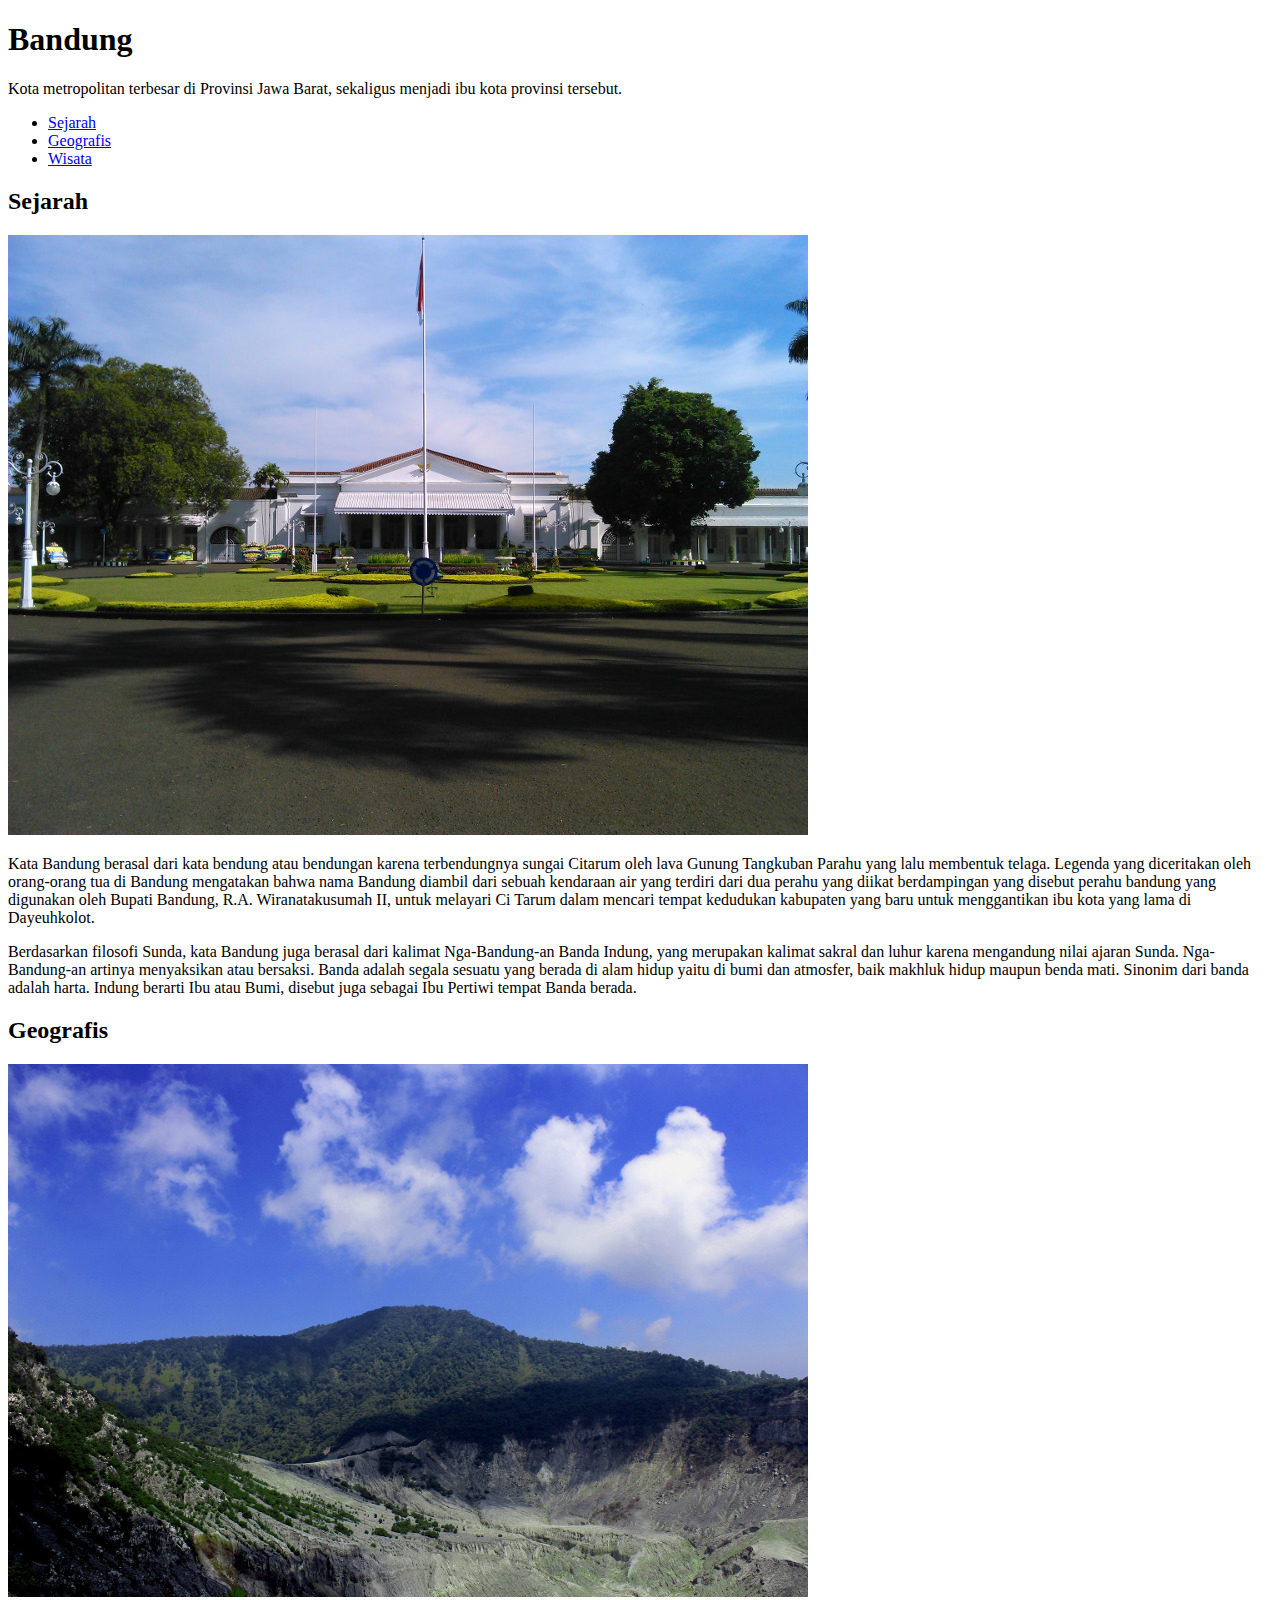
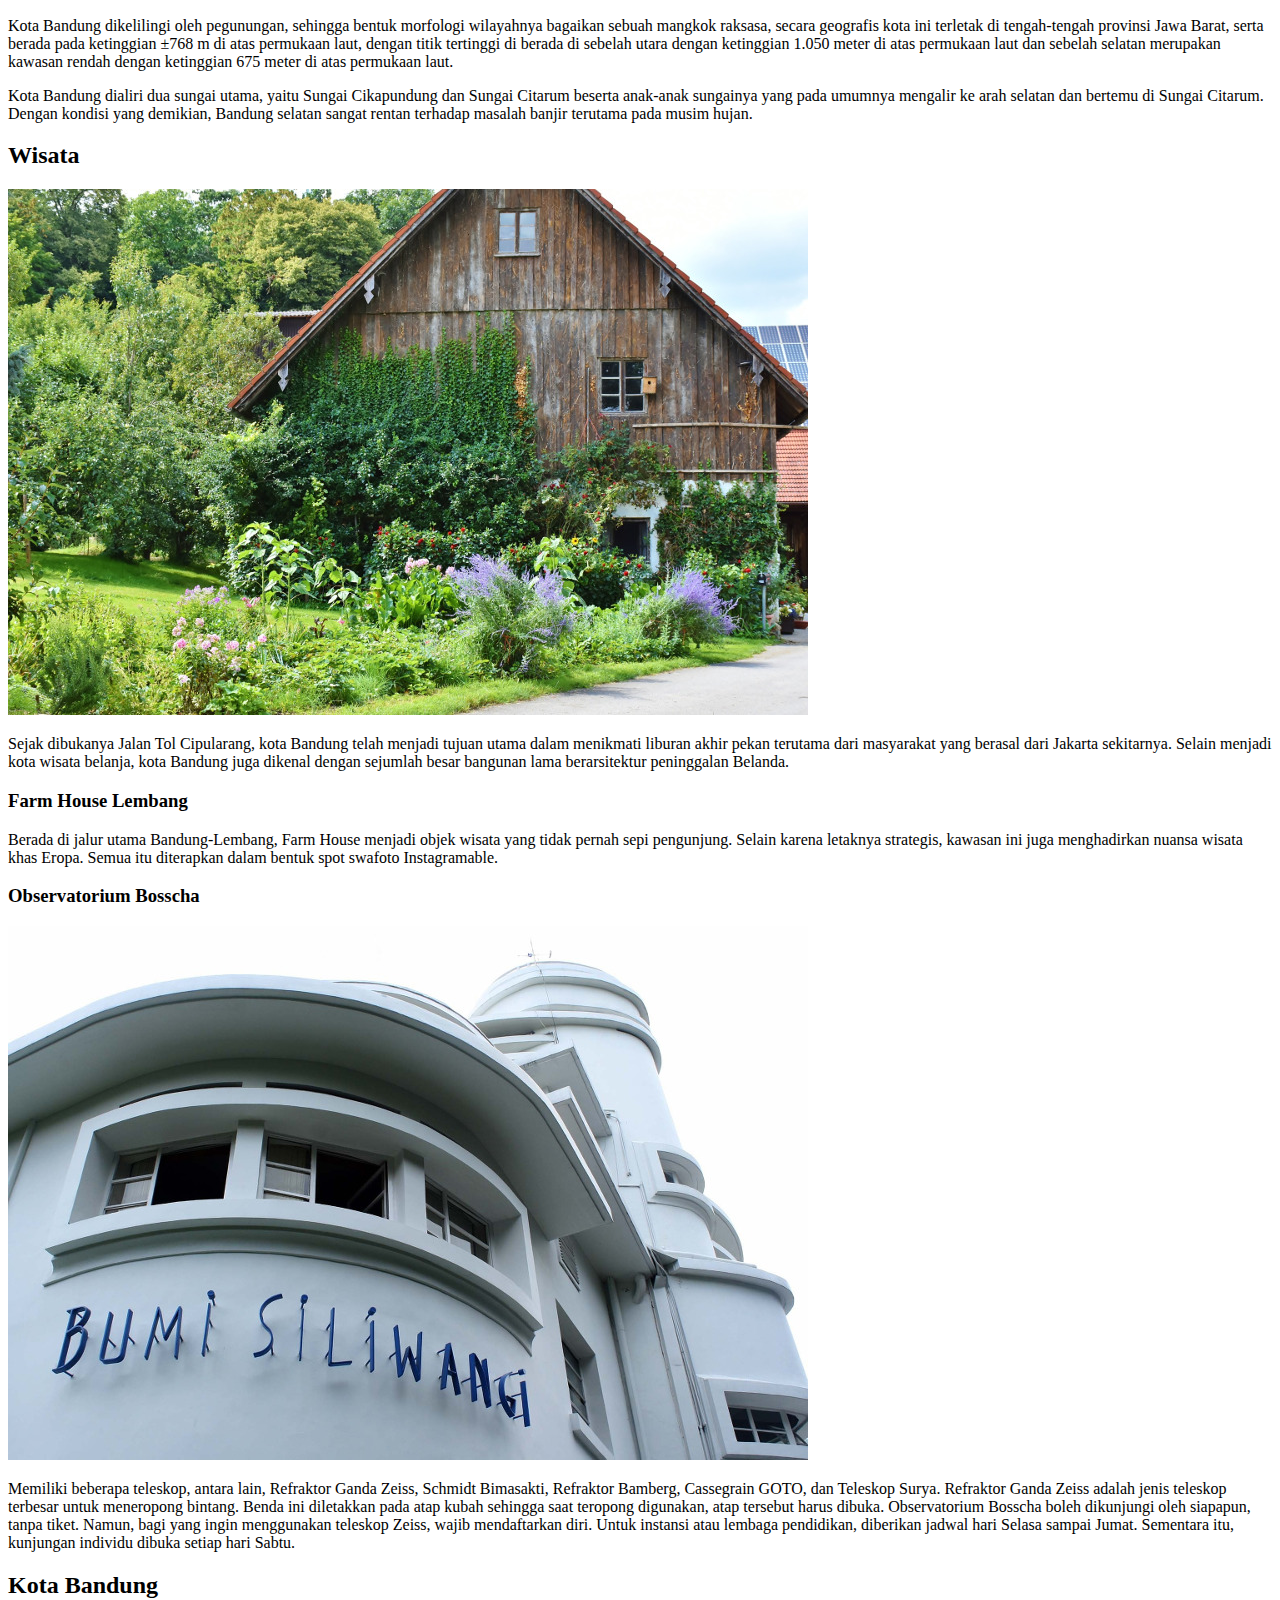
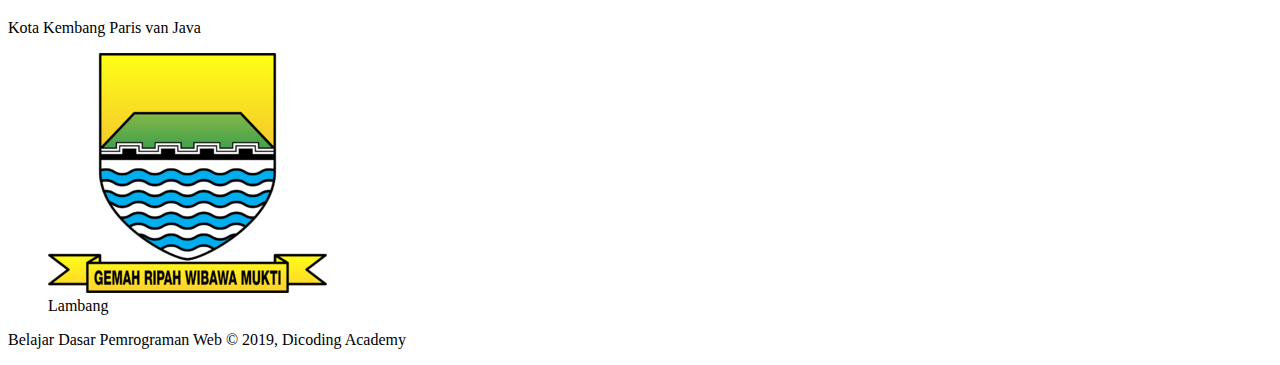
==== index.html @ 777299a0 "aside" ====
<!DOCTYPE html>
<html>
  <head> </head>
  <body>
    <header>
      <h1>Bandung</h1>
      <p>
        Kota metropolitan terbesar di Provinsi Jawa Barat, sekaligus menjadi ibu
        kota provinsi tersebut.
      </p>
      <nav>
        <ul>
          <li><a href="#sejarah">Sejarah</a></li>
          <li><a href="#geografis">Geografis</a></li>
          <li><a href="#wisata">Wisata</a></li>
        </ul>
      </nav>
    </header>

    <main>
      <div id="content">
        <article id="sejarah">
          <h2>Sejarah</h2>
          <img src="assets/image/history.jpg" alt="sejarah" />

          <p>
            Kata Bandung berasal dari kata bendung atau bendungan karena
            terbendungnya sungai Citarum oleh lava Gunung Tangkuban Parahu yang
            lalu membentuk telaga. Legenda yang diceritakan oleh orang-orang tua
            di Bandung mengatakan bahwa nama Bandung diambil dari sebuah
            kendaraan air yang terdiri dari dua perahu yang diikat berdampingan
            yang disebut perahu bandung yang digunakan oleh Bupati Bandung, R.A.
            Wiranatakusumah II, untuk melayari Ci Tarum dalam mencari tempat
            kedudukan kabupaten yang baru untuk menggantikan ibu kota yang lama
            di Dayeuhkolot.
          </p>

          <p>
            Berdasarkan filosofi Sunda, kata Bandung juga berasal dari kalimat
            Nga-Bandung-an Banda Indung, yang merupakan kalimat sakral dan luhur
            karena mengandung nilai ajaran Sunda. Nga-Bandung-an artinya
            menyaksikan atau bersaksi. Banda adalah segala sesuatu yang berada
            di alam hidup yaitu di bumi dan atmosfer, baik makhluk hidup maupun
            benda mati. Sinonim dari banda adalah harta. Indung berarti Ibu atau
            Bumi, disebut juga sebagai Ibu Pertiwi tempat Banda berada.
          </p>
        </article>

        <article id="geografis">
          <h2>Geografis</h2>
          <img src="assets/image/geografis.jpg" alt="geografis" />
          <p>
            Kota Bandung dikelilingi oleh pegunungan, sehingga bentuk morfologi
            wilayahnya bagaikan sebuah mangkok raksasa, secara geografis kota
            ini terletak di tengah-tengah provinsi Jawa Barat, serta berada pada
            ketinggian ±768 m di atas permukaan laut, dengan titik tertinggi di
            berada di sebelah utara dengan ketinggian 1.050 meter di atas
            permukaan laut dan sebelah selatan merupakan kawasan rendah dengan
            ketinggian 675 meter di atas permukaan laut.
          </p>

          <p>
            Kota Bandung dialiri dua sungai utama, yaitu Sungai Cikapundung dan
            Sungai Citarum beserta anak-anak sungainya yang pada umumnya
            mengalir ke arah selatan dan bertemu di Sungai Citarum. Dengan
            kondisi yang demikian, Bandung selatan sangat rentan terhadap
            masalah banjir terutama pada musim hujan.
          </p>
        </article>

        <article id="wisata">
          <h2>Wisata</h2>
          <img src="assets/image/farm-house.jpg" alt="farm house" />
          <p>
            Sejak dibukanya Jalan Tol Cipularang, kota Bandung telah menjadi
            tujuan utama dalam menikmati liburan akhir pekan terutama dari
            masyarakat yang berasal dari Jakarta sekitarnya. Selain menjadi kota
            wisata belanja, kota Bandung juga dikenal dengan sejumlah besar
            bangunan lama berarsitektur peninggalan Belanda.
          </p>

          <section>
            <h3>Farm House Lembang</h3>
            <p>
              Berada di jalur utama Bandung-Lembang, Farm House menjadi objek
              wisata yang tidak pernah sepi pengunjung. Selain karena letaknya
              strategis, kawasan ini juga menghadirkan nuansa wisata khas Eropa.
              Semua itu diterapkan dalam bentuk spot swafoto Instagramable.
            </p>
          </section>

          <section>
            <h3>Observatorium Bosscha</h3>
            <img src="assets/image/bosscha.jpg" alt="bosscha" />
            <p>
              Memiliki beberapa teleskop, antara lain, Refraktor Ganda Zeiss,
              Schmidt Bimasakti, Refraktor Bamberg, Cassegrain GOTO, dan
              Teleskop Surya. Refraktor Ganda Zeiss adalah jenis teleskop
              terbesar untuk meneropong bintang. Benda ini diletakkan pada atap
              kubah sehingga saat teropong digunakan, atap tersebut harus
              dibuka. Observatorium Bosscha boleh dikunjungi oleh siapapun,
              tanpa tiket. Namun, bagi yang ingin menggunakan teleskop Zeiss,
              wajib mendaftarkan diri. Untuk instansi atau lembaga pendidikan,
              diberikan jadwal hari Selasa sampai Jumat. Sementara itu,
              kunjungan individu dibuka setiap hari Sabtu.
            </p>
          </section>
        </article>
      </div>

      <aside>
        <article>
          <h2>Kota Bandung</h2>
          <p>Kota Kembang Paris van Java</p>
          <figure>
            <img src="assets/image/bandung-badge.png" />
            <figcaption>Lambang</figcaption>
          </figure>
        </article>
      </aside>
    </main>
    <footer>
      <p>Belajar Dasar Pemrograman Web &#169; 2019, Dicoding Academy</p>
    </footer>
  </body>
</html>
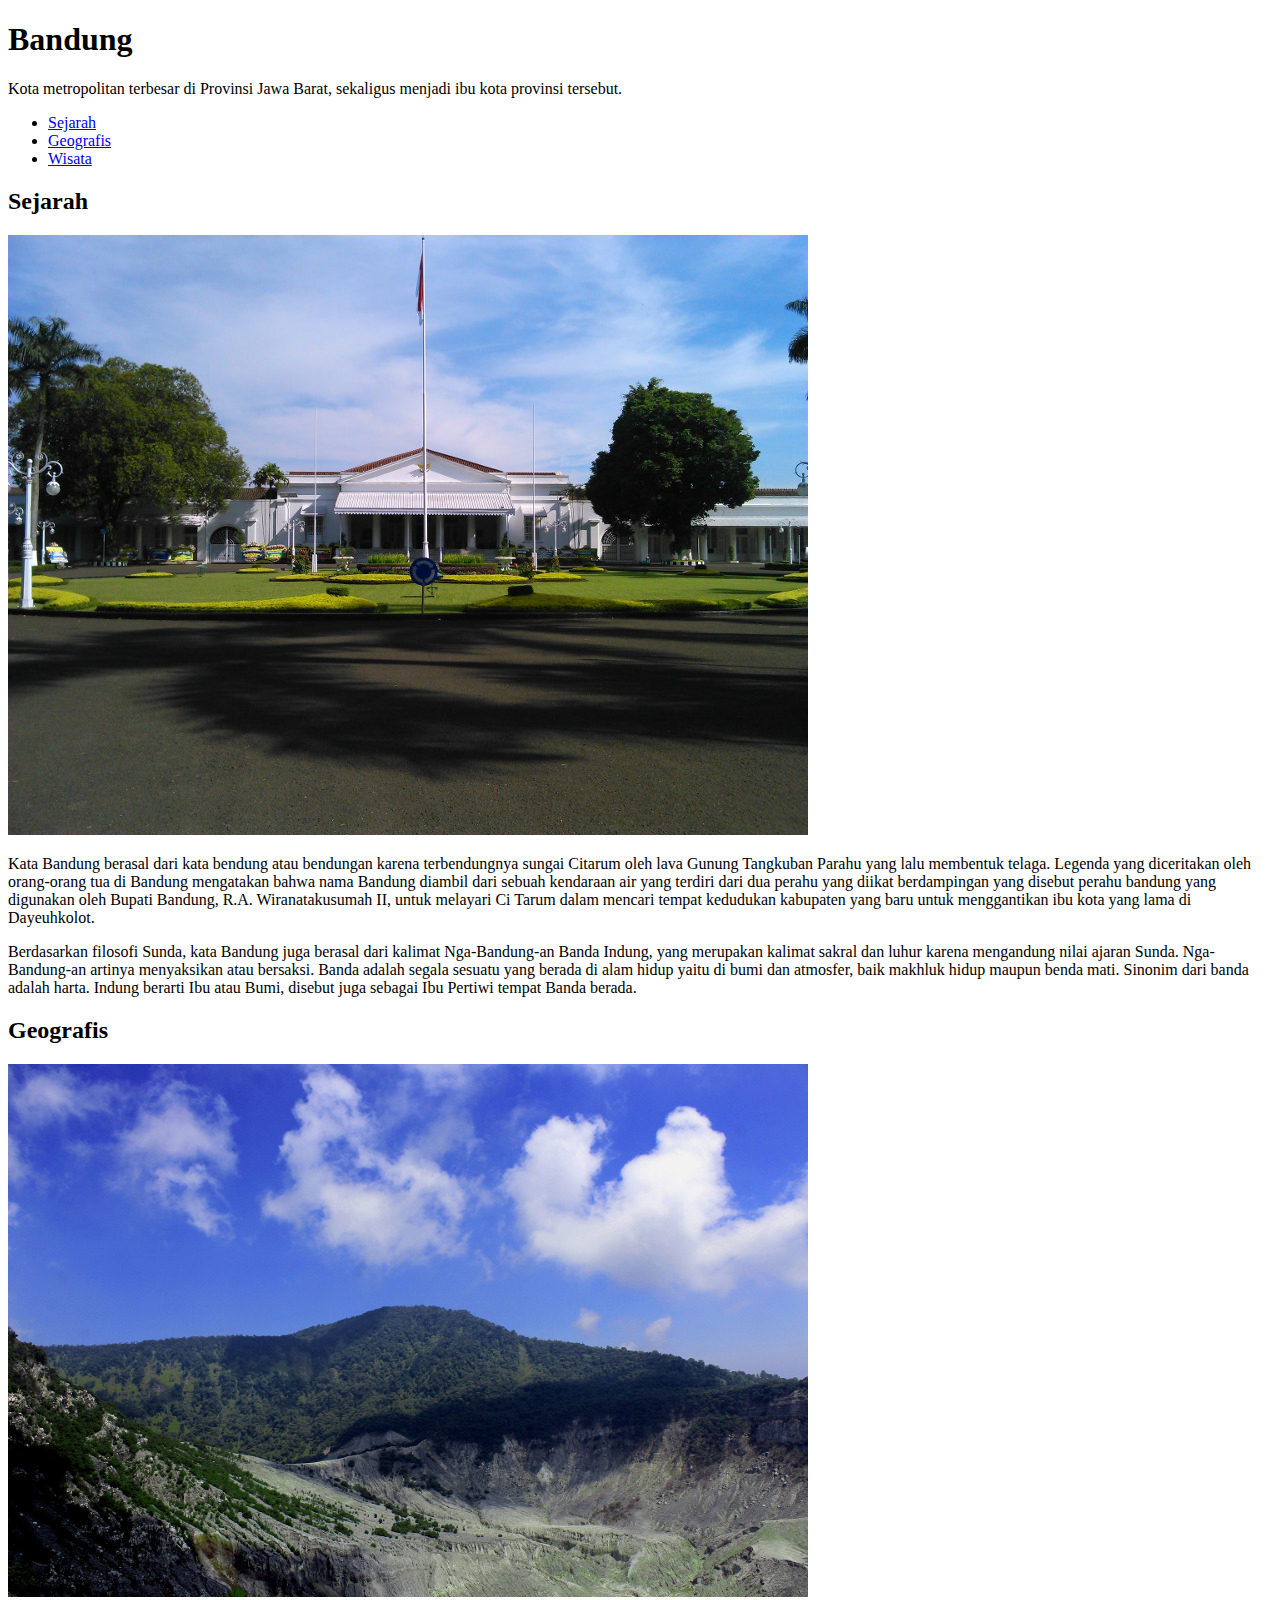
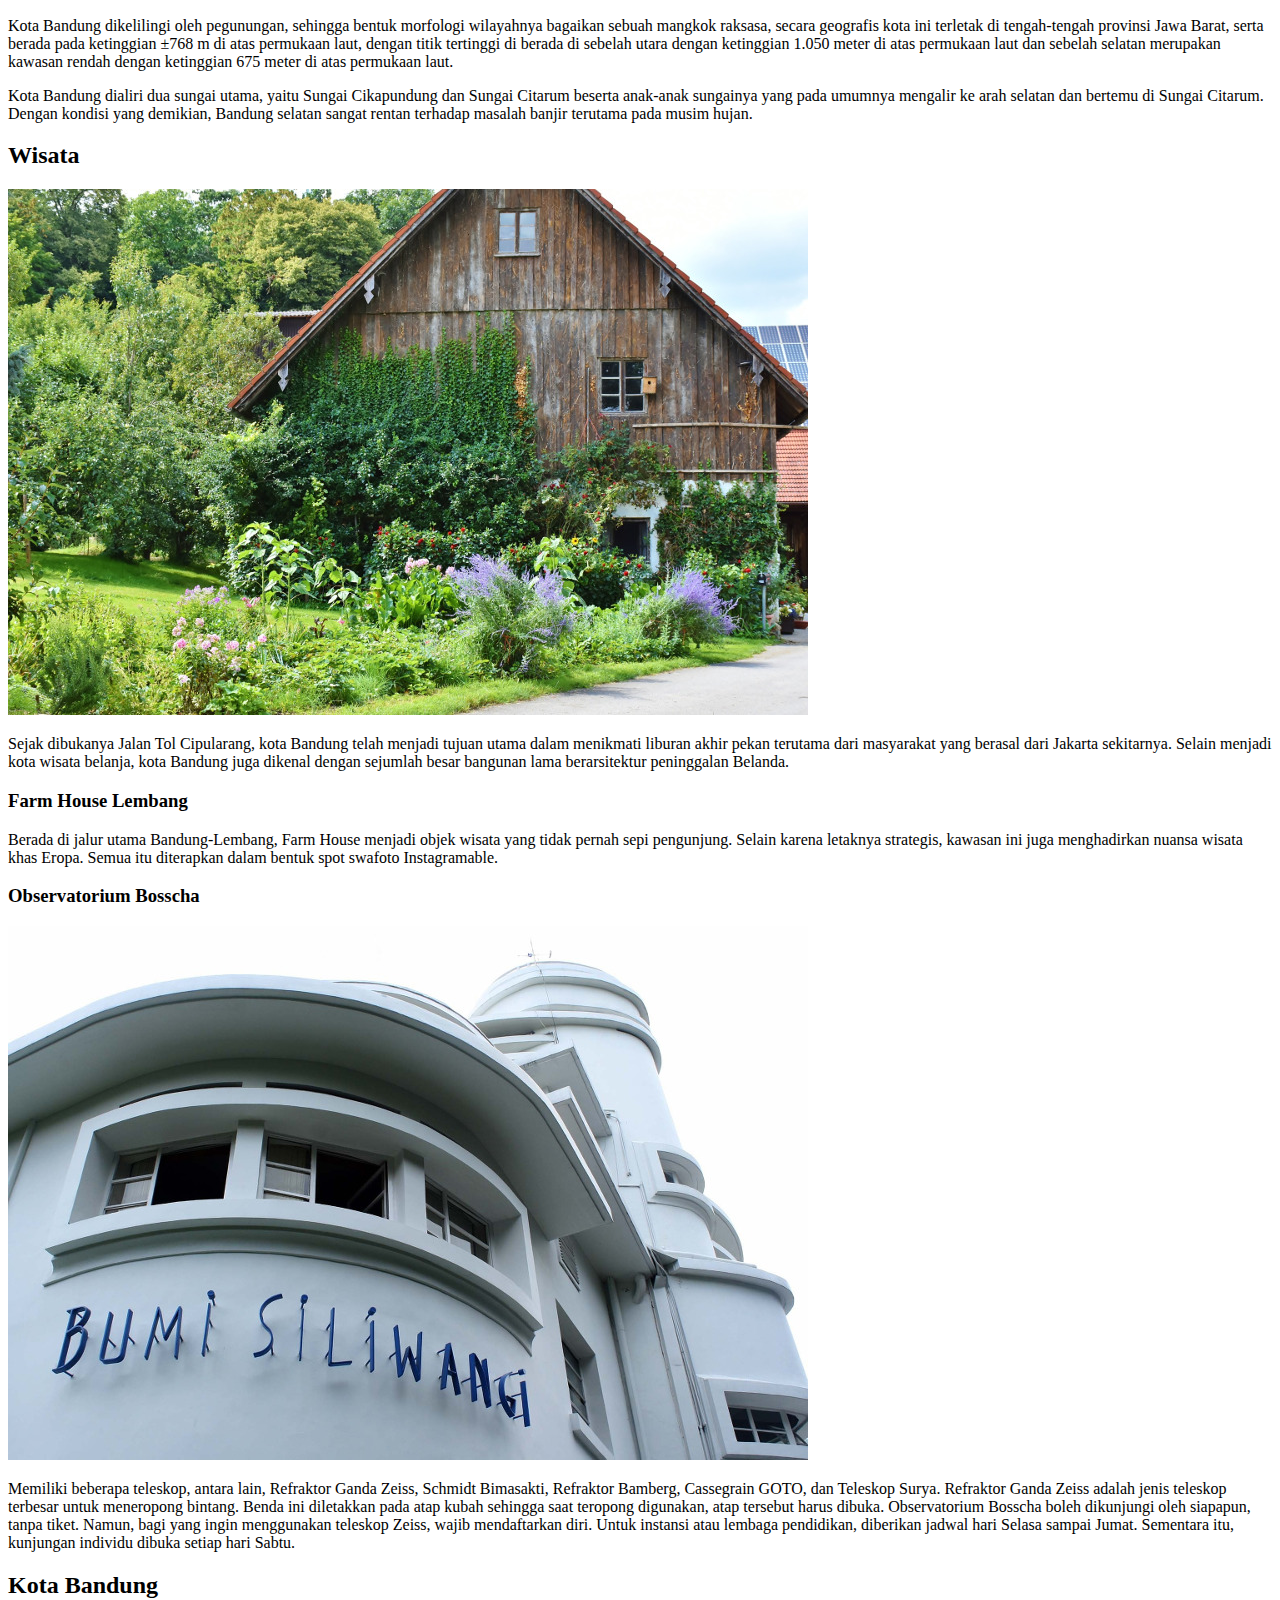
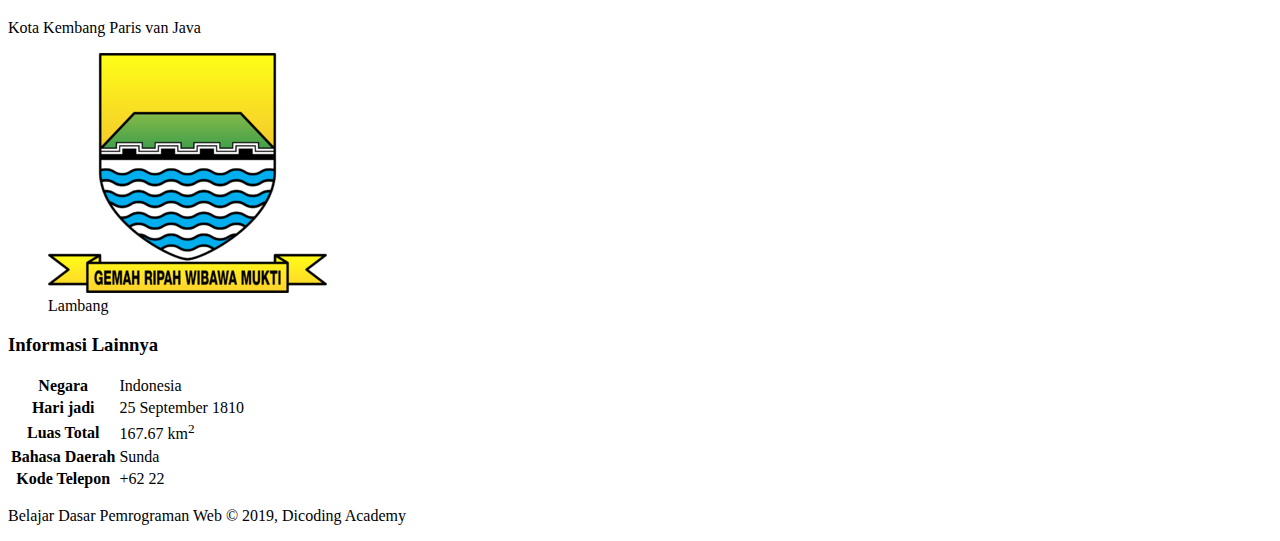
==== commit a89a87e5: "table" ====
--- a/index.html
+++ b/index.html
@@ -110,13 +110,40 @@
 
       <aside>
         <article>
-          <h2>Kota Bandung</h2>
-          <p>Kota Kembang Paris van Java</p>
-          <figure>
-            <img src="assets/image/bandung-badge.png" />
-            <figcaption>Lambang</figcaption>
-          </figure>
+          <header>
+            <h2>Kota Bandung</h2>
+            <p>Kota Kembang Paris van Java</p>
+            <figure>
+              <img src="assets/image/bandung-badge.png" />
+              <figcaption>Lambang</figcaption>
+            </figure>
+          </header>
         </article>
+        <section>
+          <h3>Informasi Lainnya</h3>
+          <table>
+            <tr>
+              <th>Negara</th>
+              <td>Indonesia</td>
+            </tr>
+            <tr>
+              <th>Hari jadi</th>
+              <td>25 September 1810</td>
+            </tr>
+            <tr>
+              <th>Luas Total</th>
+              <td>167.67 km<sup>2</sup></td>
+            </tr>
+            <tr>
+              <th>Bahasa Daerah</th>
+              <td>Sunda</td>
+            </tr>
+            <tr>
+              <th>Kode Telepon</th>
+              <td>+62 22</td>
+            </tr>
+          </table>
+        </section>
       </aside>
     </main>
     <footer>
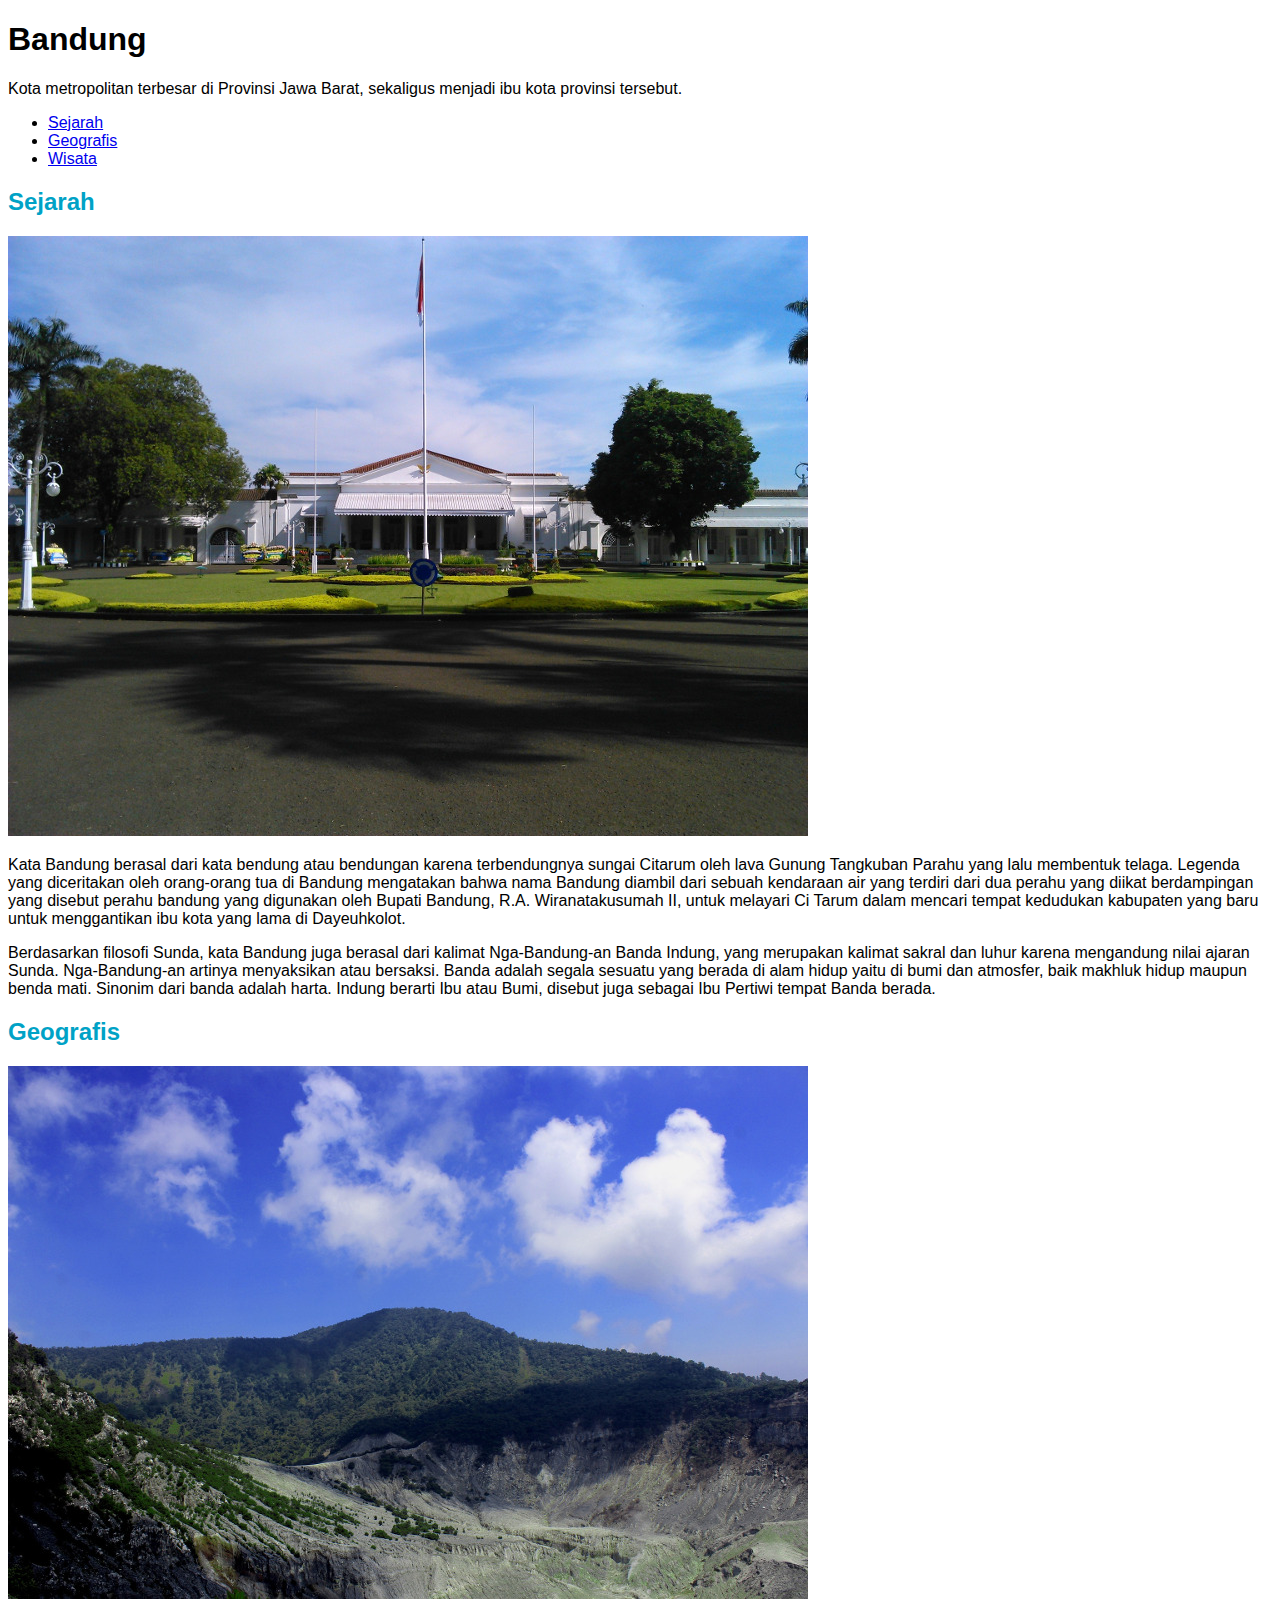
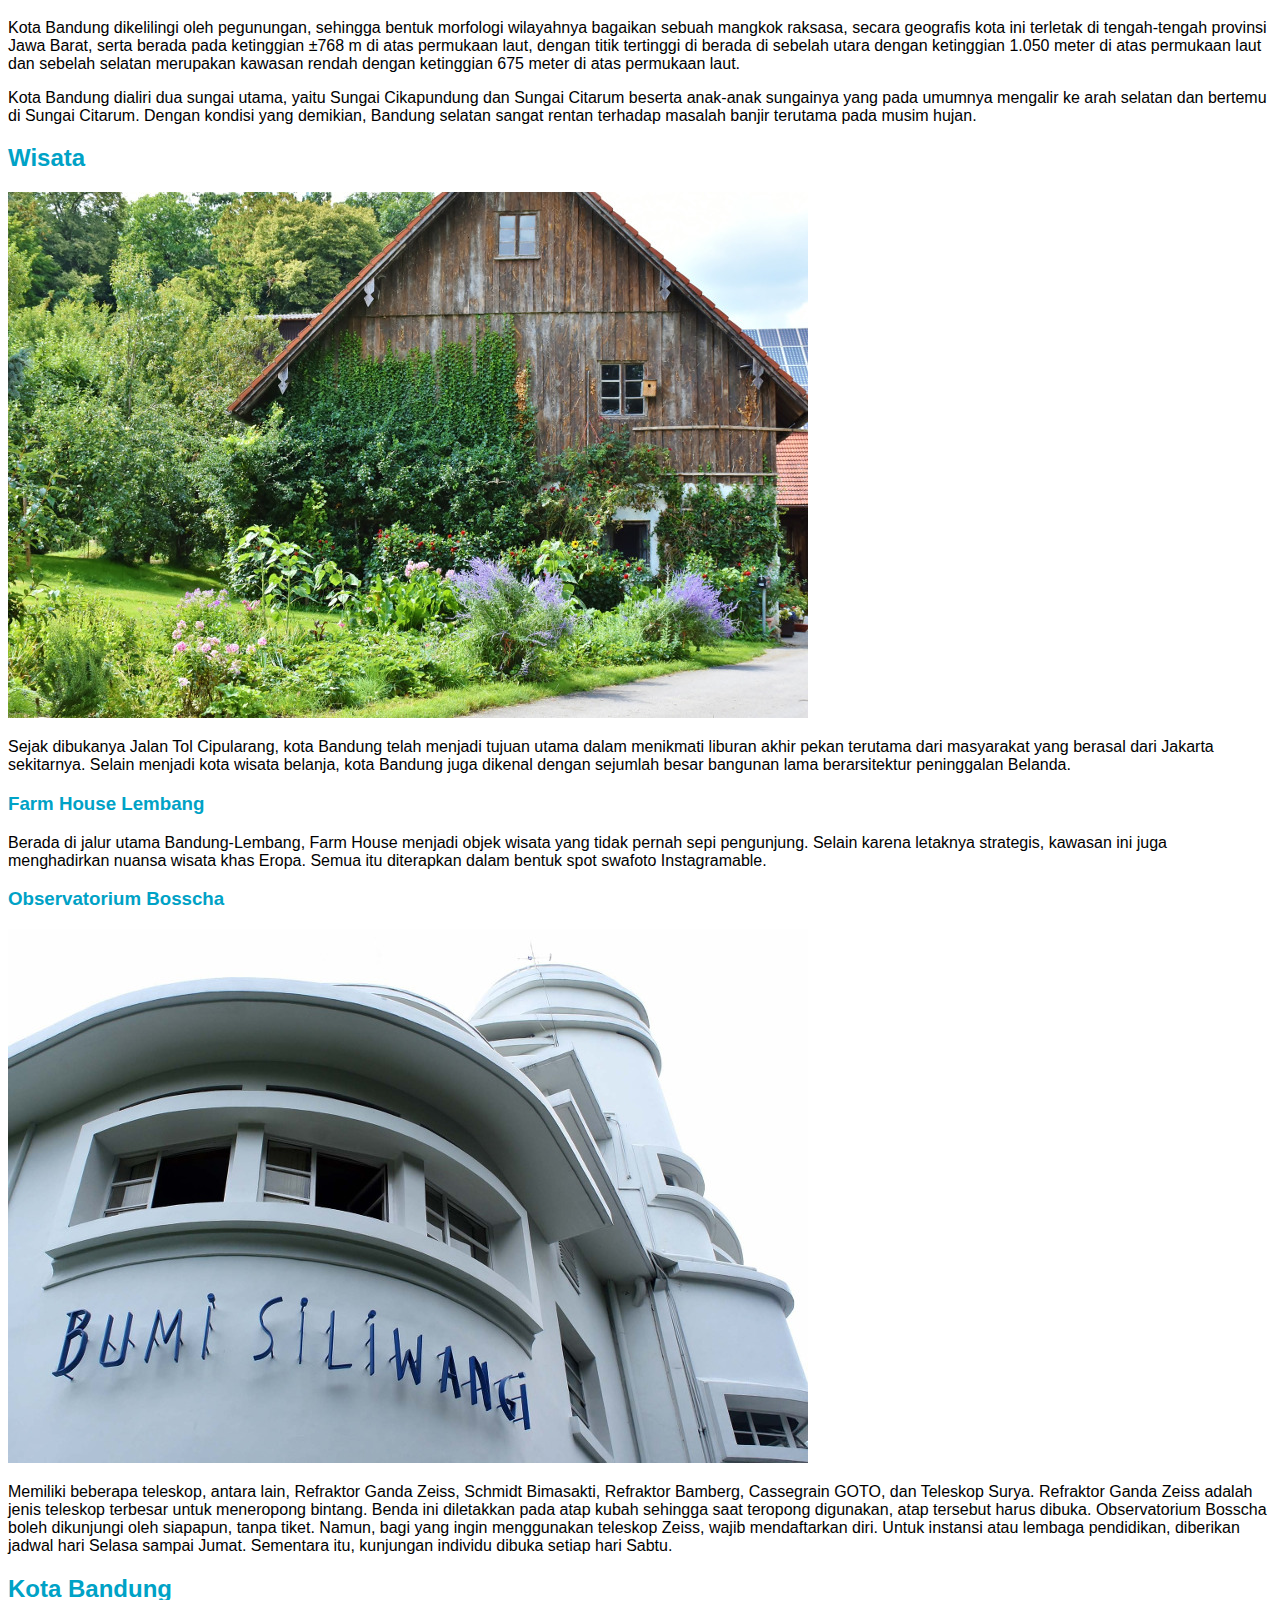
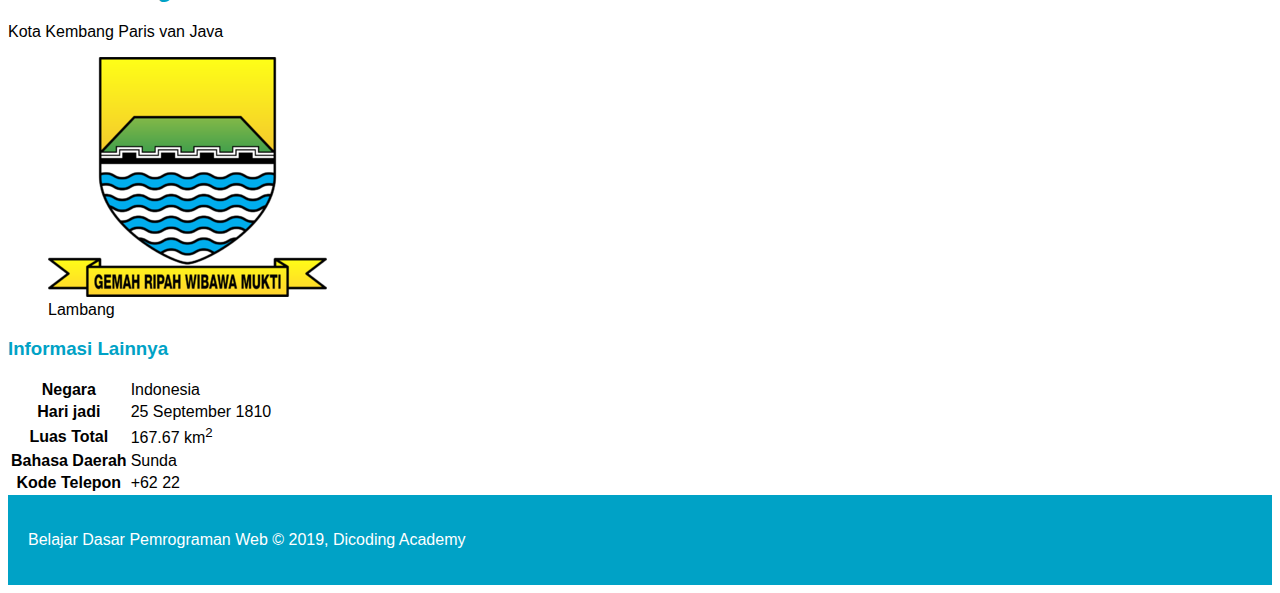
==== commit 3a3c46b9: "group" ====
--- a/index.html
+++ b/index.html
@@ -1,6 +1,9 @@
 <!DOCTYPE html>
 <html>
-  <head> </head>
+  <head>
+    <title>Kota Bandung</title>
+    <link rel="stylesheet" href="assets/styles/style.css">
+  </head>
   <body>
     <header>
       <h1>Bandung</h1>
--- a/assets/styles/style.css
+++ b/assets/styles/style.css
@@ -0,0 +1,13 @@
+body {
+  font-family: sans-serif;
+}
+
+h2, h3 {
+  color: #00a2c6;
+}
+
+footer {
+  padding: 20px;
+  color: white;
+  background-color: #00a2c6;
+}
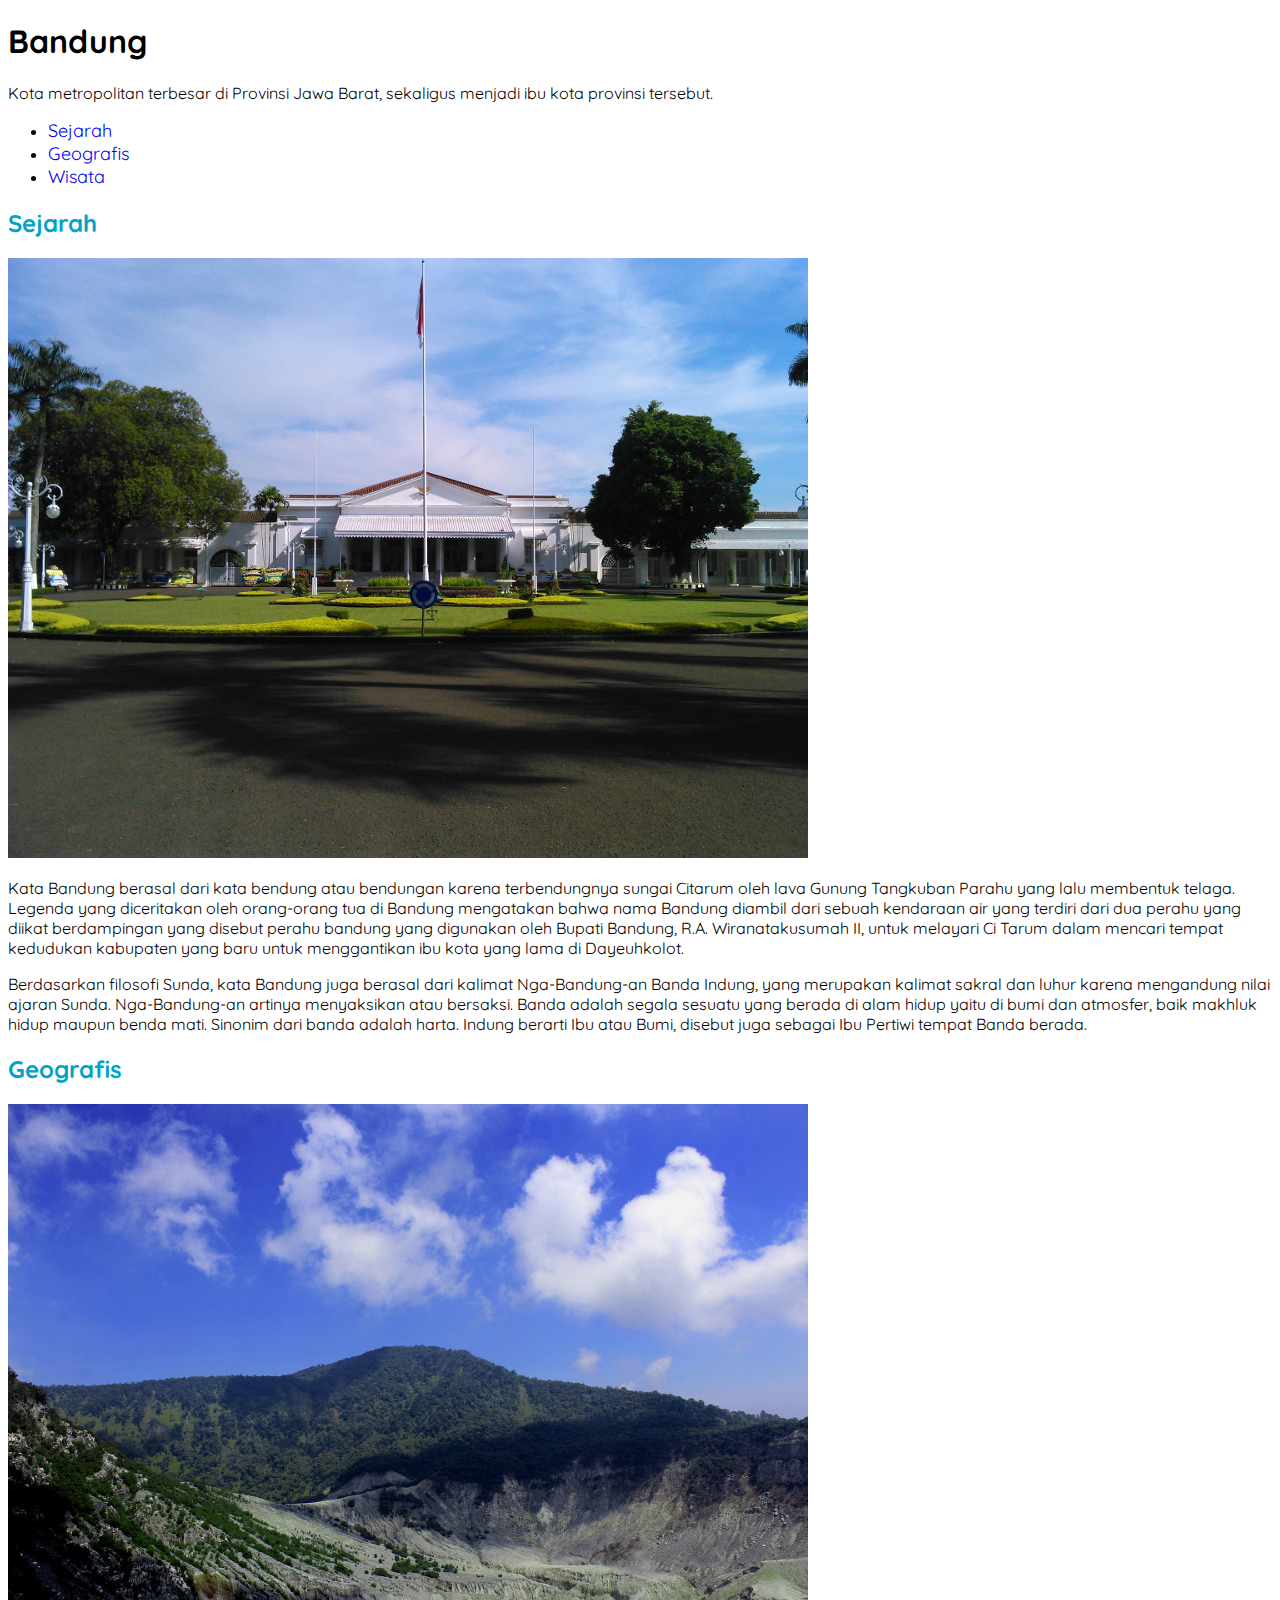
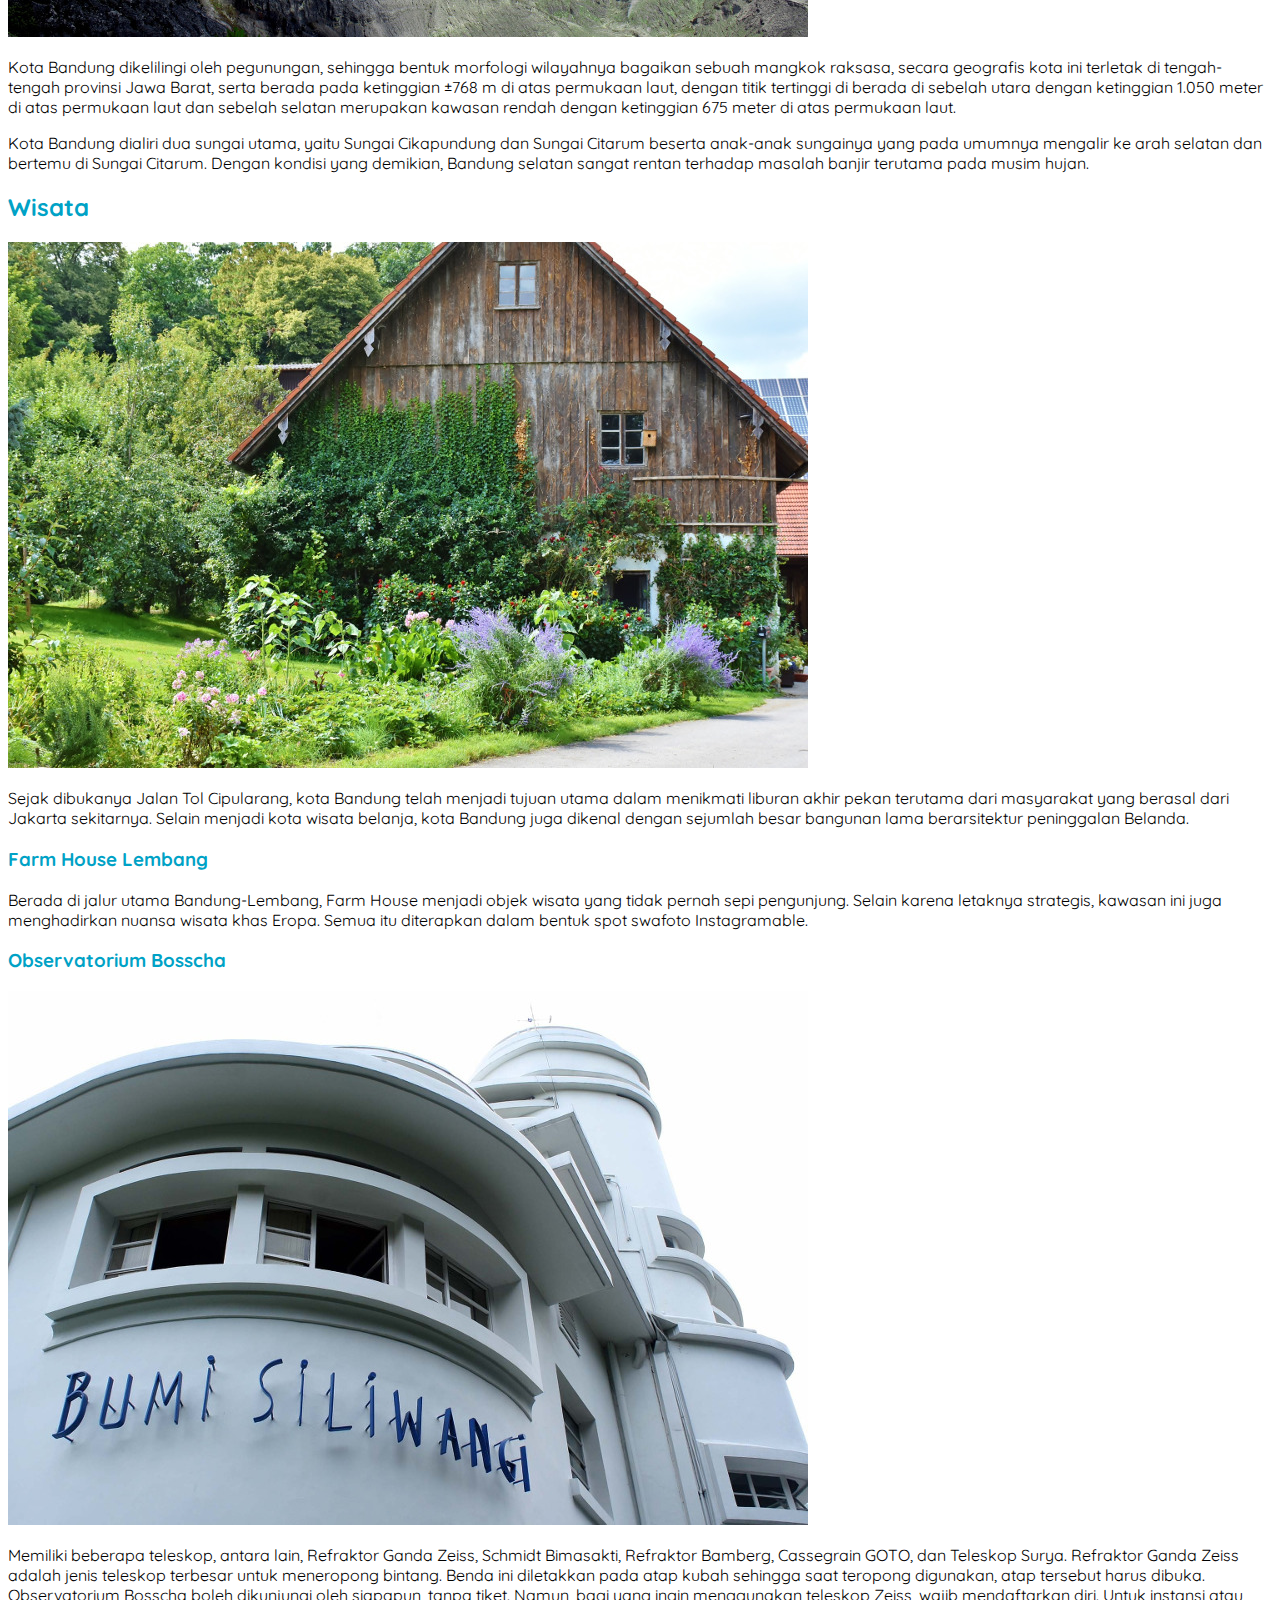
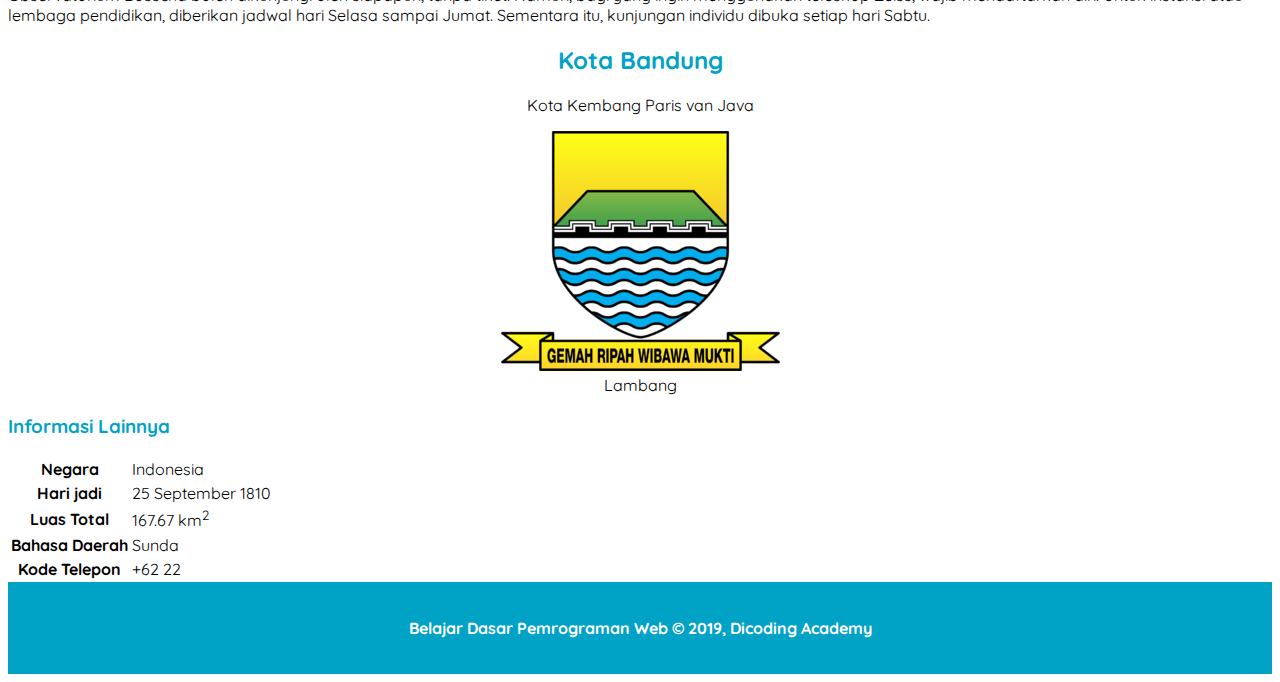
==== commit a3702305: "footer" ====
--- a/index.html
+++ b/index.html
@@ -112,7 +112,7 @@
       </div>
 
       <aside>
-        <article>
+        <article class="profile">
           <header>
             <h2>Kota Bandung</h2>
             <p>Kota Kembang Paris van Java</p>
--- a/assets/styles/style.css
+++ b/assets/styles/style.css
@@ -1,5 +1,7 @@
+@import url('https://fonts.googleapis.com/css2?family=Quicksand:wght@400;700&display=swap');
+
 body {
-  font-family: sans-serif;
+  font-family: 'Quicksand', sans-serif;
 }
 
 h2, h3 {
@@ -11,3 +13,25 @@
   color: white;
   background-color: #00a2c6;
 }
+
+nav a {
+  font-size: 18px;
+  font-weight: 400;
+  text-decoration: none;
+}
+
+nav a:hover {
+  font-weight: bold;
+}
+
+.profile header {
+  text-align: center;
+}
+
+footer {
+  padding: 20px;
+  color: white;
+  background-color: #00a2c6;
+  text-align: center;
+  font-weight: bold;
+}
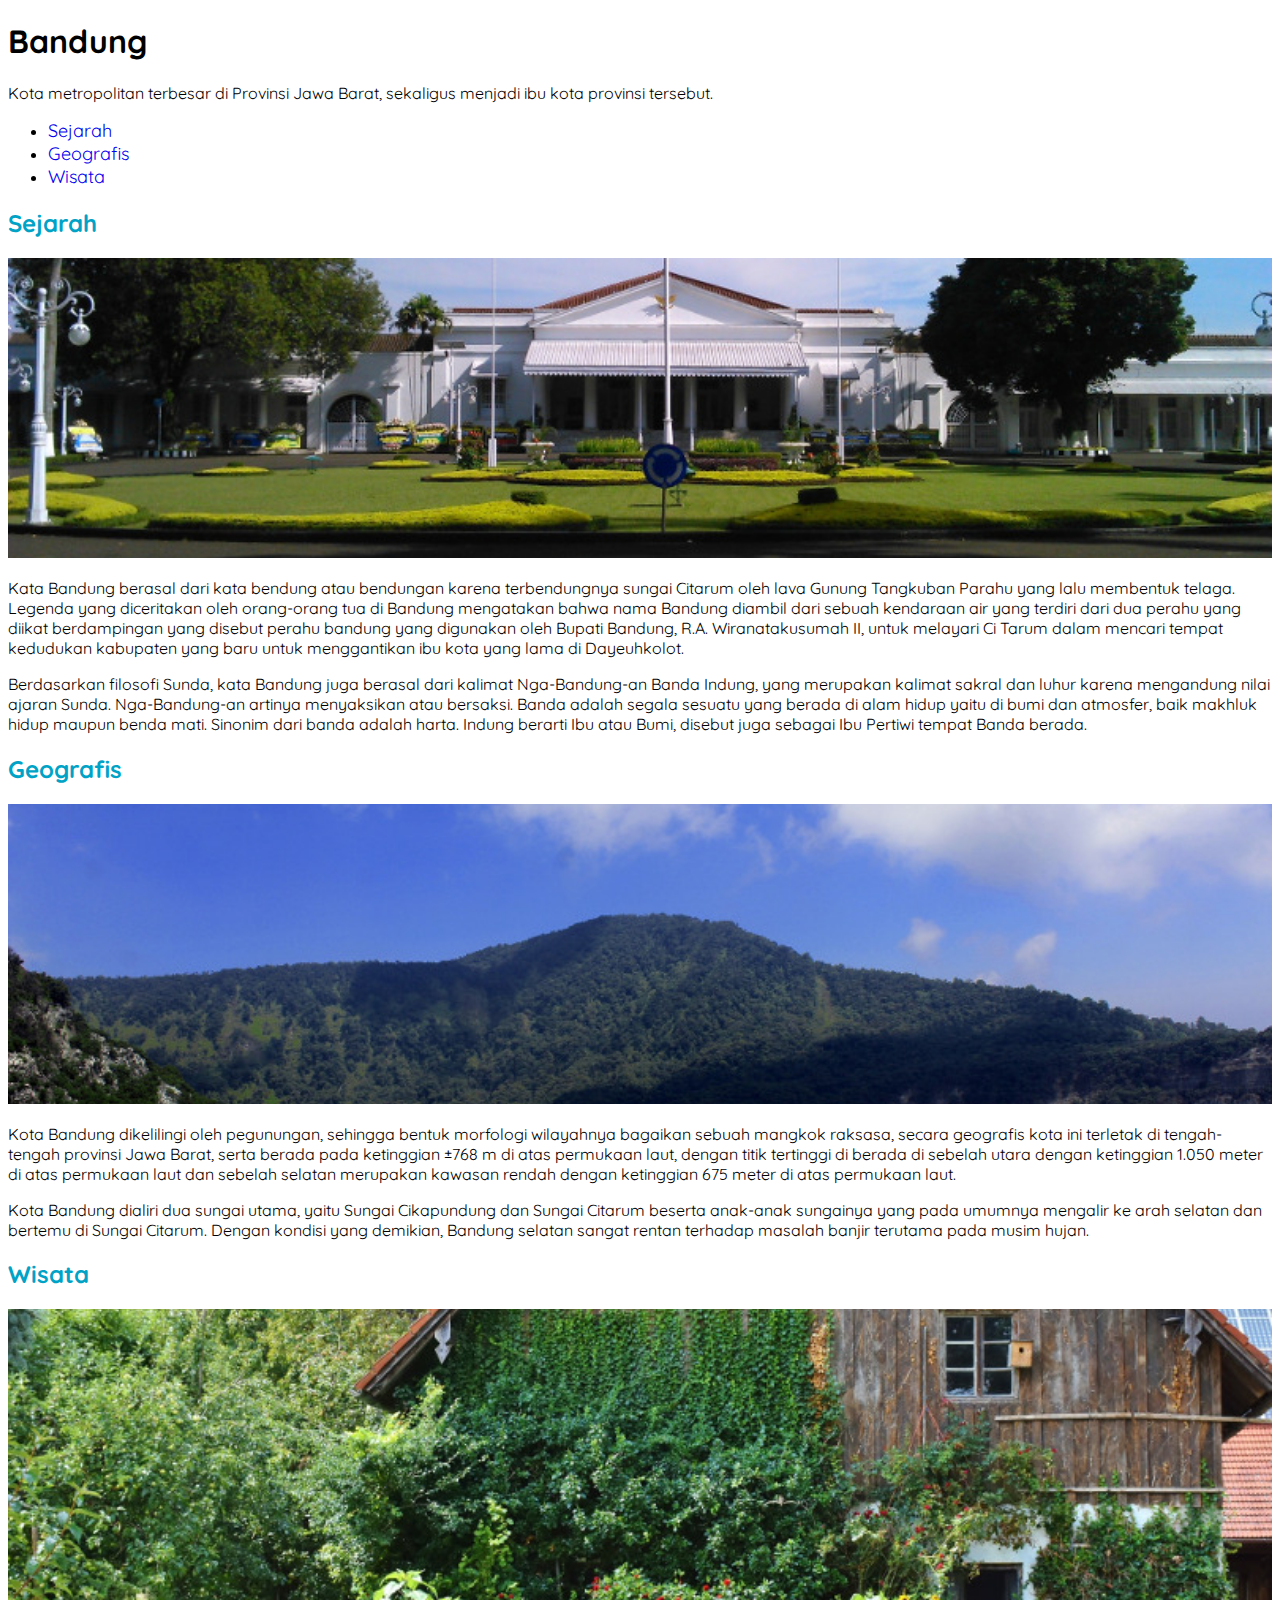
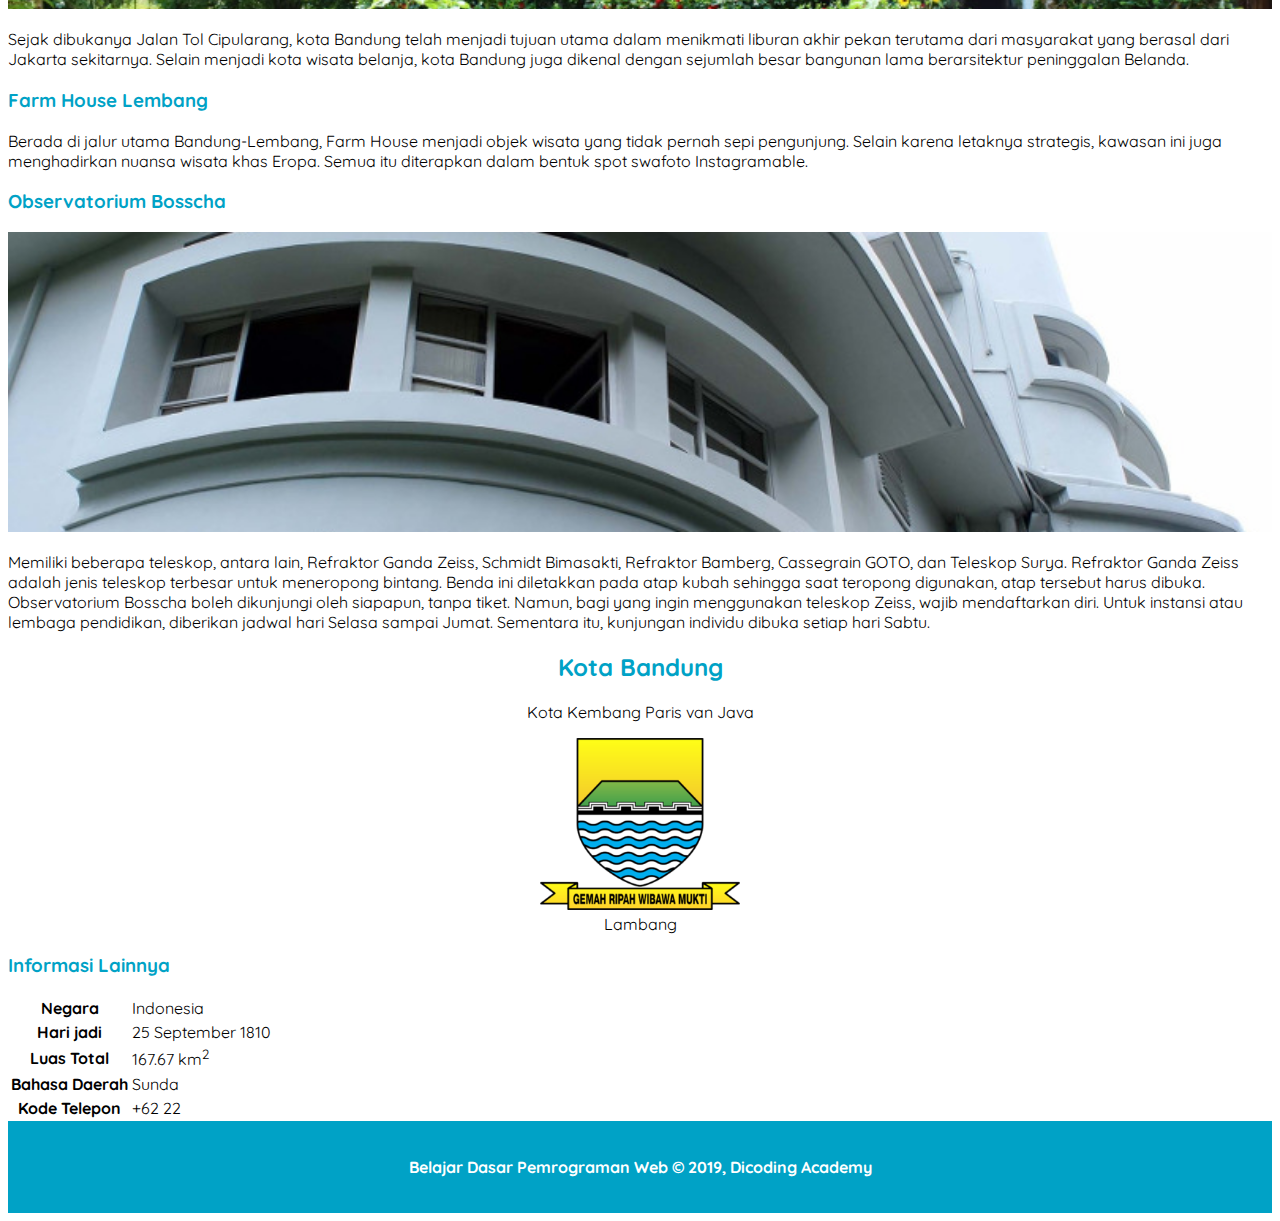
==== commit 13fd6191: "img" ====
--- a/index.html
+++ b/index.html
@@ -24,7 +24,7 @@
       <div id="content">
         <article id="sejarah">
           <h2>Sejarah</h2>
-          <img src="assets/image/history.jpg" alt="sejarah" />
+          <img class="featured-image" src="assets/image/history.jpg" alt="sejarah" />
 
           <p>
             Kata Bandung berasal dari kata bendung atau bendungan karena
@@ -51,7 +51,7 @@
 
         <article id="geografis">
           <h2>Geografis</h2>
-          <img src="assets/image/geografis.jpg" alt="geografis" />
+          <img class="featured-image" src="assets/image/geografis.jpg" alt="geografis" />
           <p>
             Kota Bandung dikelilingi oleh pegunungan, sehingga bentuk morfologi
             wilayahnya bagaikan sebuah mangkok raksasa, secara geografis kota
@@ -73,7 +73,7 @@
 
         <article id="wisata">
           <h2>Wisata</h2>
-          <img src="assets/image/farm-house.jpg" alt="farm house" />
+          <img class="featured-image" src="assets/image/farm-house.jpg" alt="farm house" />
           <p>
             Sejak dibukanya Jalan Tol Cipularang, kota Bandung telah menjadi
             tujuan utama dalam menikmati liburan akhir pekan terutama dari
@@ -94,7 +94,7 @@
 
           <section>
             <h3>Observatorium Bosscha</h3>
-            <img src="assets/image/bosscha.jpg" alt="bosscha" />
+            <img class="featured-image" src="assets/image/bosscha.jpg" alt="bosscha" />
             <p>
               Memiliki beberapa teleskop, antara lain, Refraktor Ganda Zeiss,
               Schmidt Bimasakti, Refraktor Bamberg, Cassegrain GOTO, dan
--- a/assets/styles/style.css
+++ b/assets/styles/style.css
@@ -35,3 +35,14 @@
   text-align: center;
   font-weight: bold;
 }
+
+.featured-image {
+  width: 100%;
+  max-height: 300px;
+  object-fit: cover;
+  object-position: center;
+}
+
+.profile img {
+  width: 200px;
+}
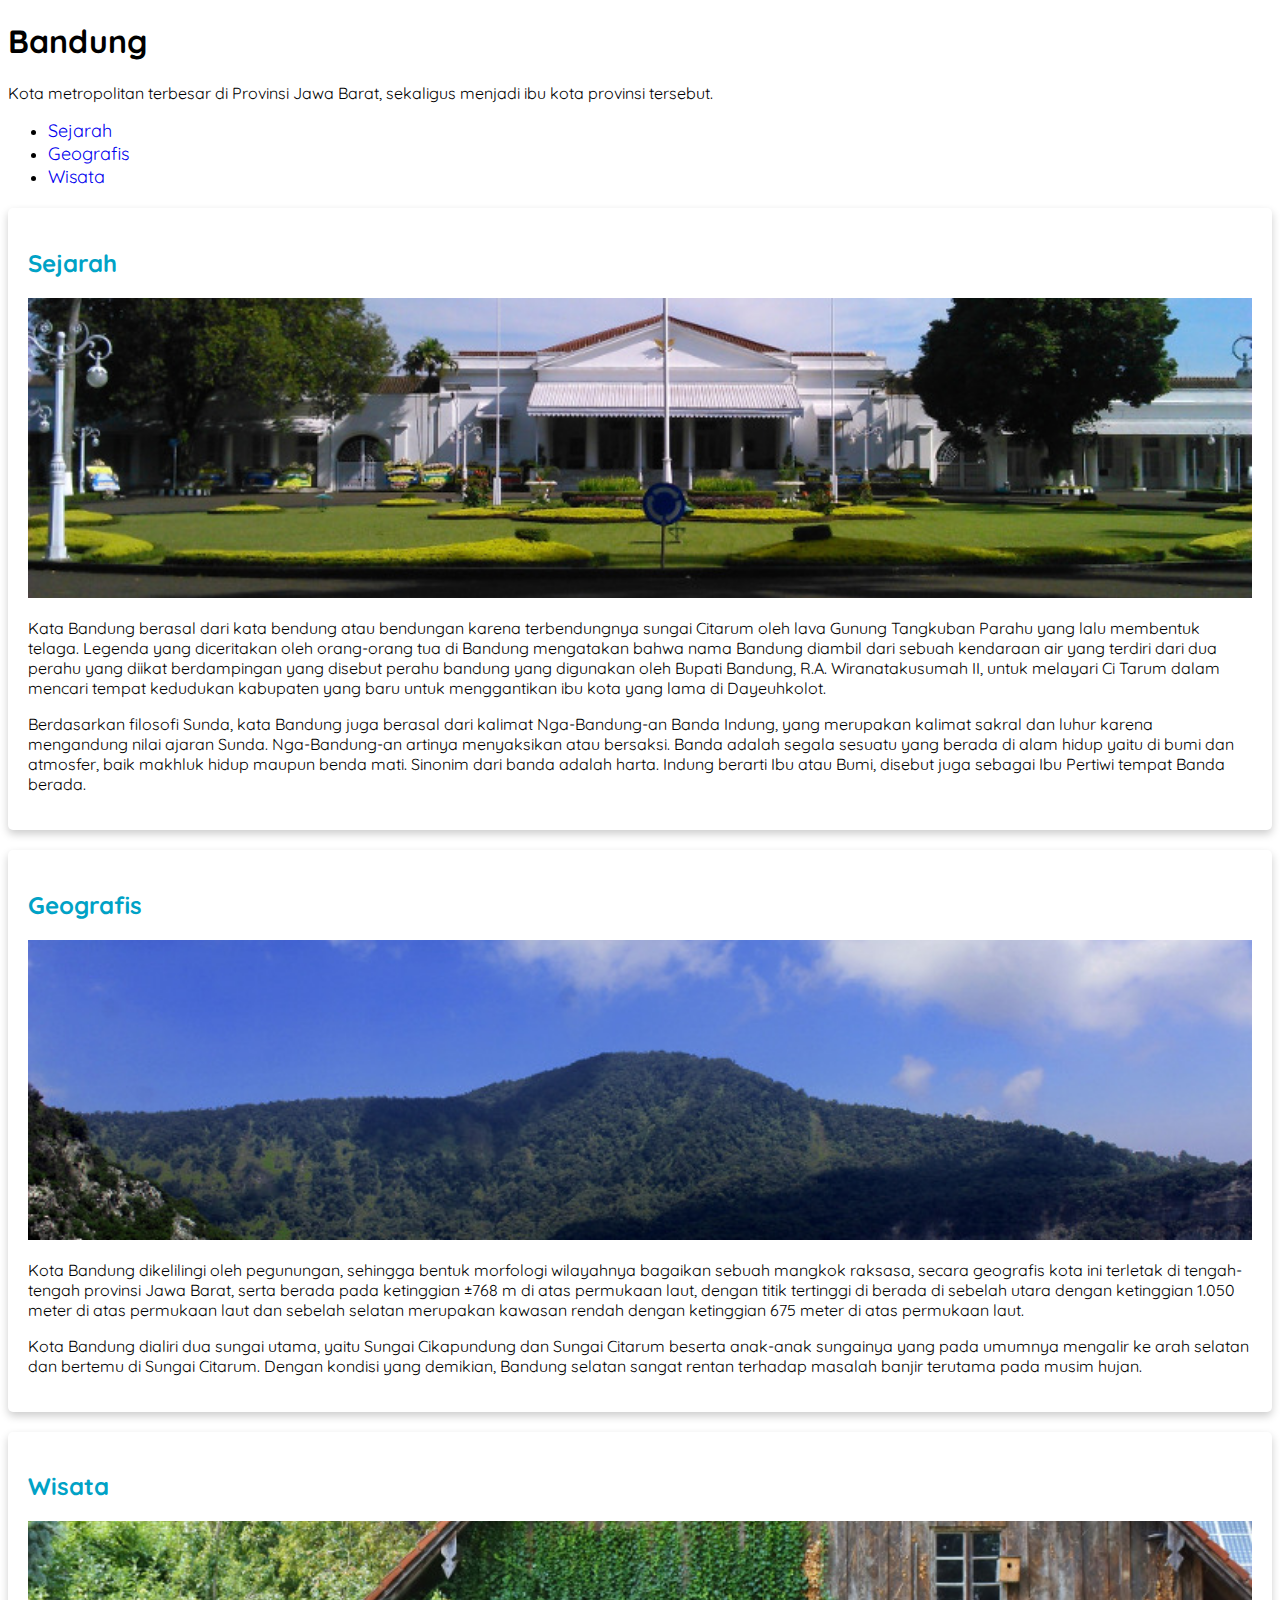
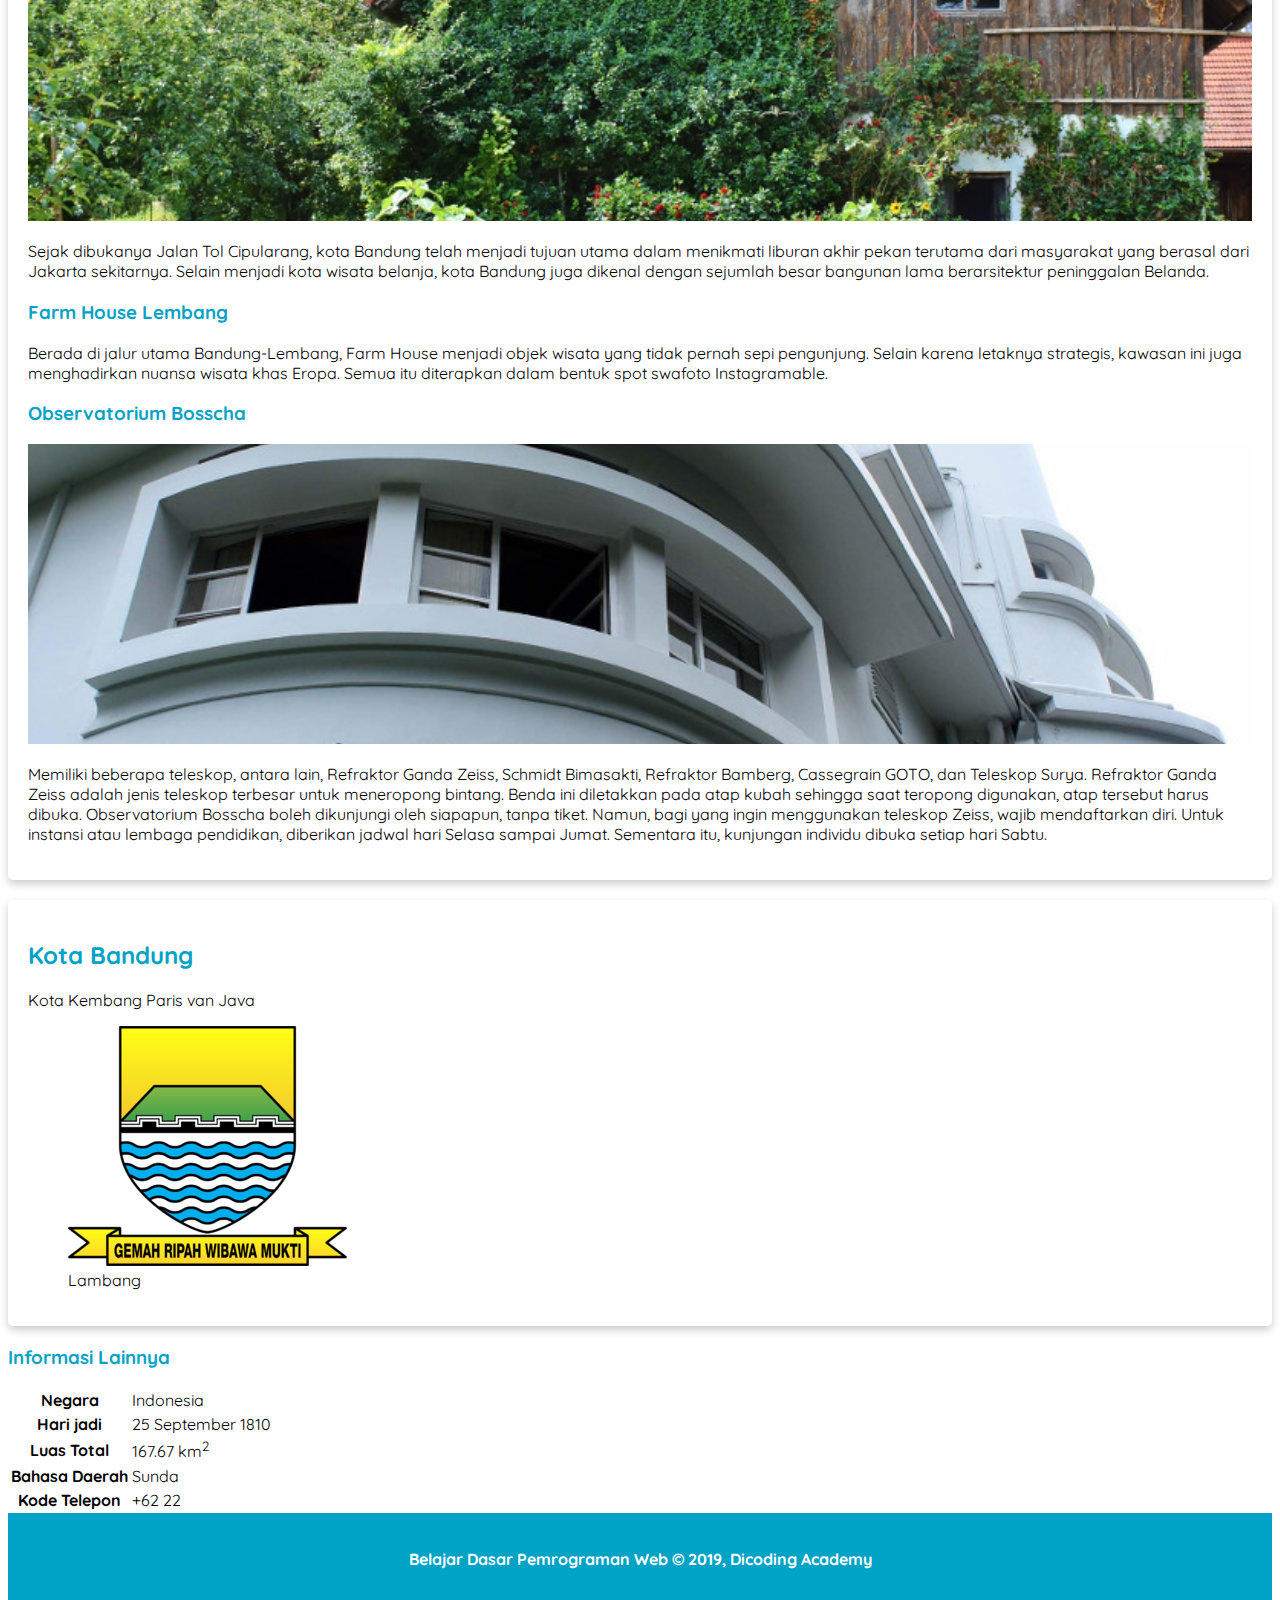
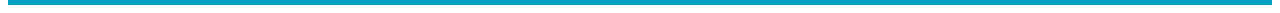
==== commit 267c055d: "card" ====
--- a/index.html
+++ b/index.html
@@ -22,7 +22,7 @@
 
     <main>
       <div id="content">
-        <article id="sejarah">
+        <article class="card" id="sejarah">
           <h2>Sejarah</h2>
           <img class="featured-image" src="assets/image/history.jpg" alt="sejarah" />
 
@@ -49,7 +49,7 @@
           </p>
         </article>
 
-        <article id="geografis">
+        <article class="card" id="geografis">
           <h2>Geografis</h2>
           <img class="featured-image" src="assets/image/geografis.jpg" alt="geografis" />
           <p>
@@ -71,7 +71,7 @@
           </p>
         </article>
 
-        <article id="wisata">
+        <article class="card" id="wisata">
           <h2>Wisata</h2>
           <img class="featured-image" src="assets/image/farm-house.jpg" alt="farm house" />
           <p>
@@ -112,7 +112,7 @@
       </div>
 
       <aside>
-        <article class="profile">
+        <article class="card" class="profile">
           <header>
             <h2>Kota Bandung</h2>
             <p>Kota Kembang Paris van Java</p>
--- a/assets/styles/style.css
+++ b/assets/styles/style.css
@@ -46,3 +46,10 @@
 .profile img {
   width: 200px;
 }
+
+.card {
+  box-shadow: 0 4px 8px 0 rgba(0, 0, 0, 0.2);
+  border-radius: 5px;
+  padding: 20px;
+  margin-top: 20px;
+}
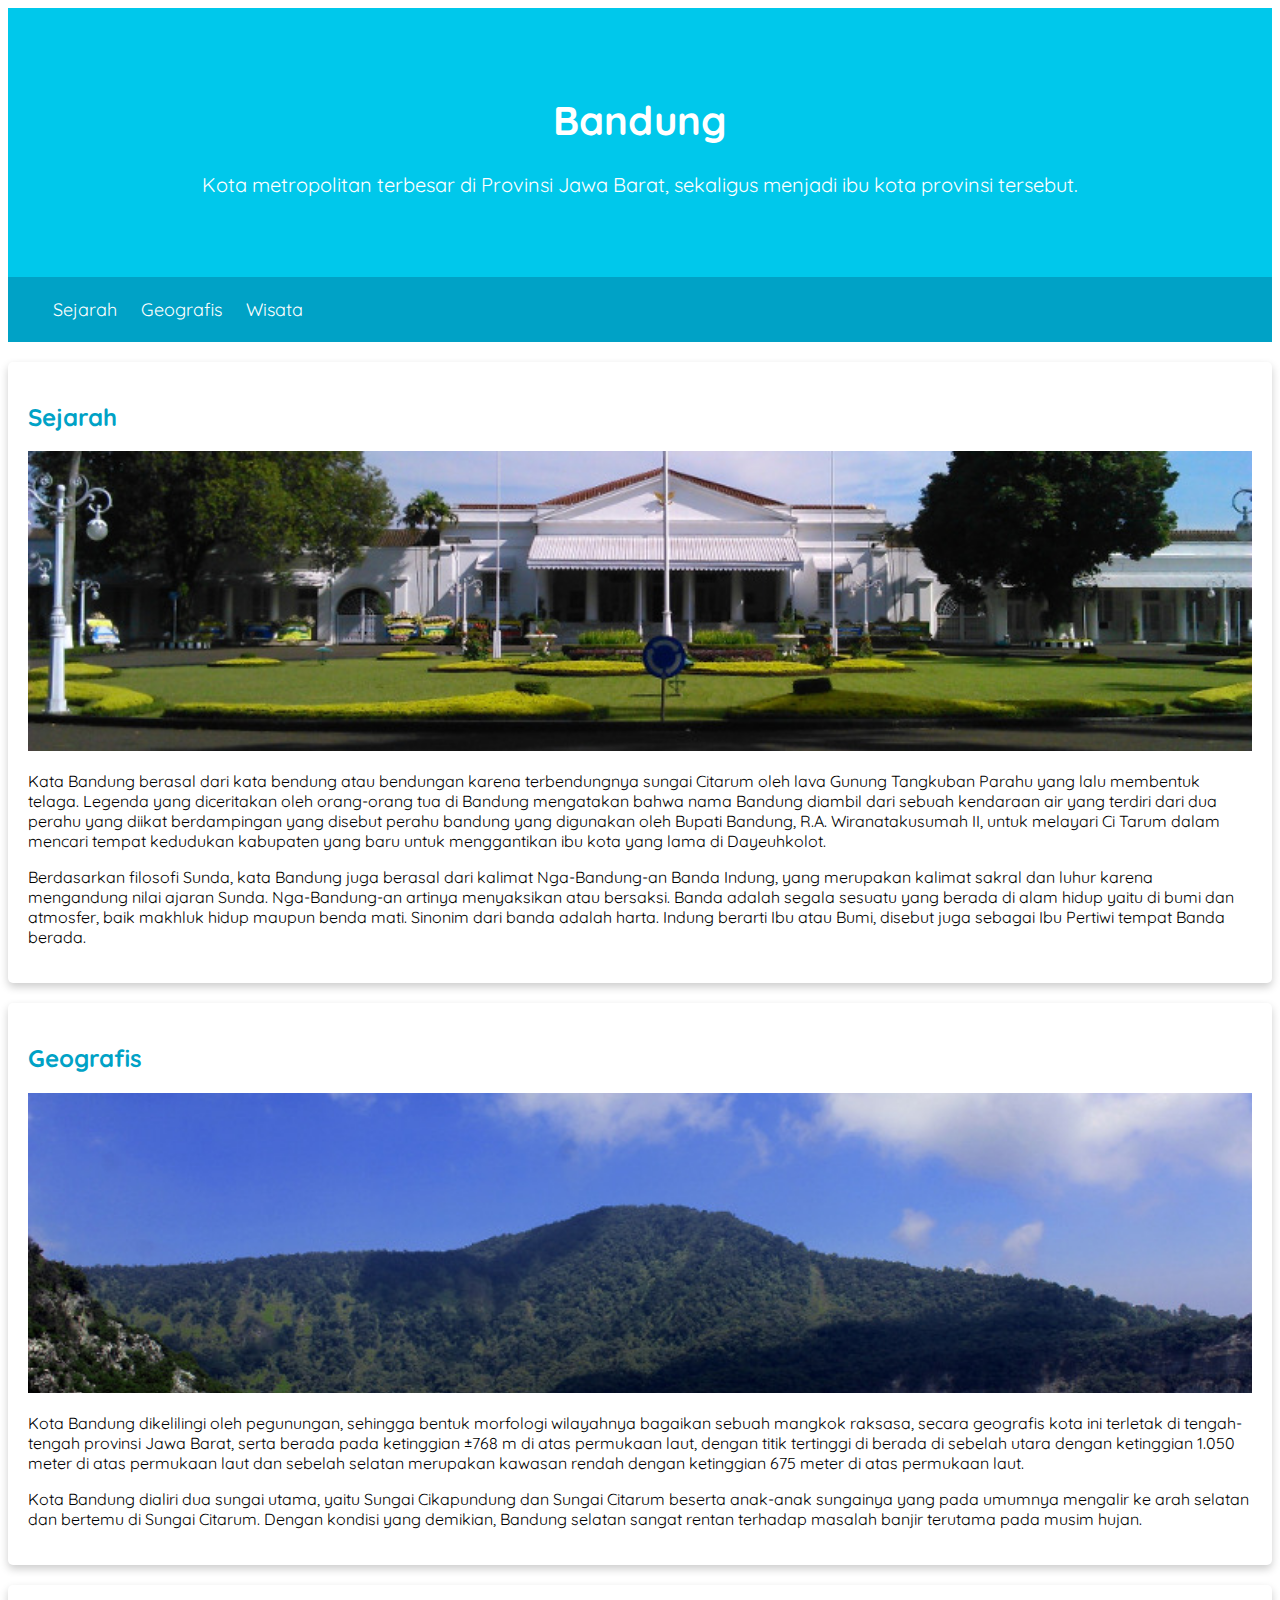
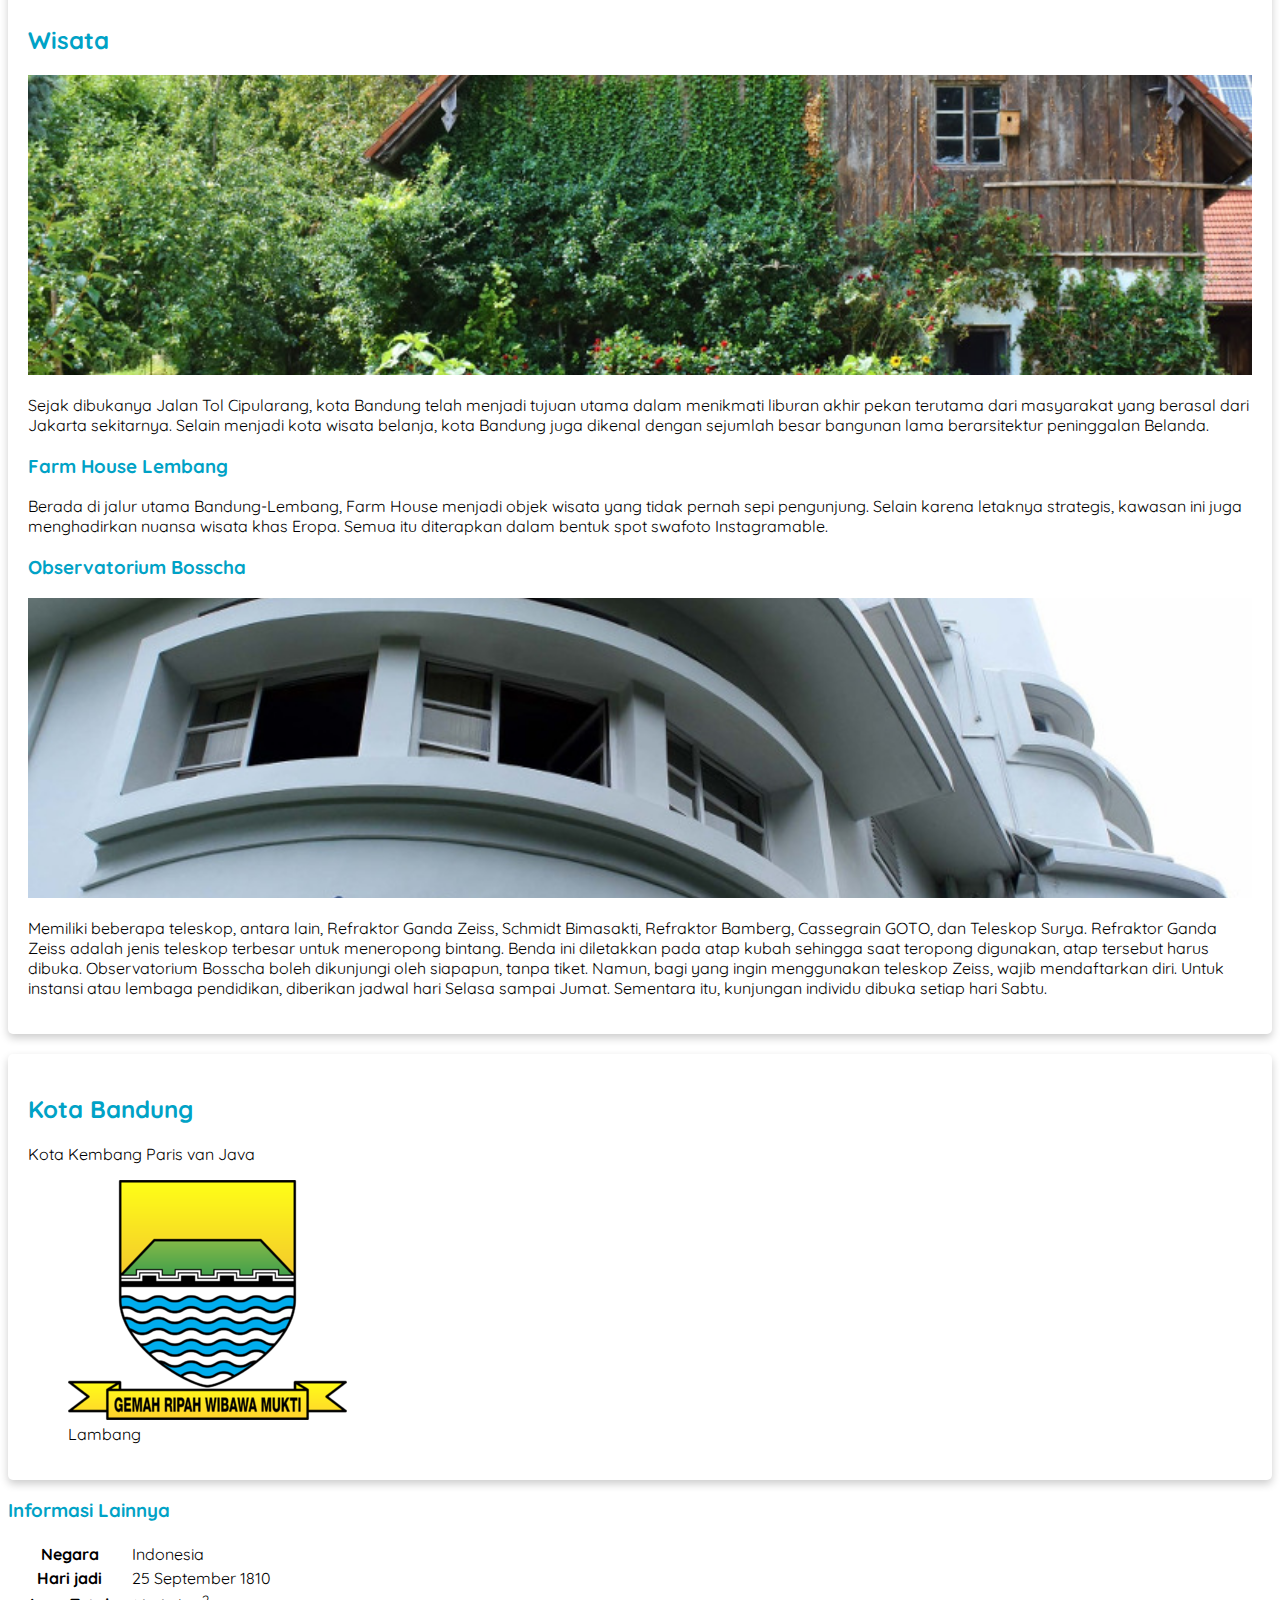
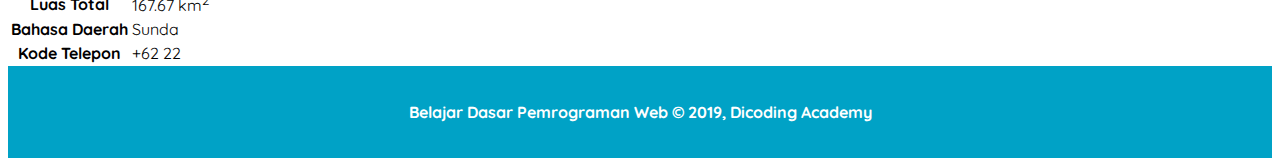
==== commit a5c0bb9f: "menu" ====
--- a/index.html
+++ b/index.html
@@ -2,15 +2,17 @@
 <html>
   <head>
     <title>Kota Bandung</title>
-    <link rel="stylesheet" href="assets/styles/style.css">
+    <link rel="stylesheet" href="assets/styles/style.css" />
   </head>
   <body>
     <header>
-      <h1>Bandung</h1>
-      <p>
-        Kota metropolitan terbesar di Provinsi Jawa Barat, sekaligus menjadi ibu
-        kota provinsi tersebut.
-      </p>
+      <div class="jumbotron">
+        <h1>Bandung</h1>
+        <p>
+          Kota metropolitan terbesar di Provinsi Jawa Barat, sekaligus menjadi
+          ibu kota provinsi tersebut.
+        </p>
+      </div>
       <nav>
         <ul>
           <li><a href="#sejarah">Sejarah</a></li>
@@ -24,7 +26,11 @@
       <div id="content">
         <article class="card" id="sejarah">
           <h2>Sejarah</h2>
-          <img class="featured-image" src="assets/image/history.jpg" alt="sejarah" />
+          <img
+            class="featured-image"
+            src="assets/image/history.jpg"
+            alt="sejarah"
+          />
 
           <p>
             Kata Bandung berasal dari kata bendung atau bendungan karena
@@ -51,7 +57,11 @@
 
         <article class="card" id="geografis">
           <h2>Geografis</h2>
-          <img class="featured-image" src="assets/image/geografis.jpg" alt="geografis" />
+          <img
+            class="featured-image"
+            src="assets/image/geografis.jpg"
+            alt="geografis"
+          />
           <p>
             Kota Bandung dikelilingi oleh pegunungan, sehingga bentuk morfologi
             wilayahnya bagaikan sebuah mangkok raksasa, secara geografis kota
@@ -73,7 +83,11 @@
 
         <article class="card" id="wisata">
           <h2>Wisata</h2>
-          <img class="featured-image" src="assets/image/farm-house.jpg" alt="farm house" />
+          <img
+            class="featured-image"
+            src="assets/image/farm-house.jpg"
+            alt="farm house"
+          />
           <p>
             Sejak dibukanya Jalan Tol Cipularang, kota Bandung telah menjadi
             tujuan utama dalam menikmati liburan akhir pekan terutama dari
@@ -94,7 +108,11 @@
 
           <section>
             <h3>Observatorium Bosscha</h3>
-            <img class="featured-image" src="assets/image/bosscha.jpg" alt="bosscha" />
+            <img
+              class="featured-image"
+              src="assets/image/bosscha.jpg"
+              alt="bosscha"
+            />
             <p>
               Memiliki beberapa teleskop, antara lain, Refraktor Ganda Zeiss,
               Schmidt Bimasakti, Refraktor Bamberg, Cassegrain GOTO, dan
--- a/assets/styles/style.css
+++ b/assets/styles/style.css
@@ -18,6 +18,7 @@
   font-size: 18px;
   font-weight: 400;
   text-decoration: none;
+  color: white;
 }
 
 nav a:hover {
@@ -53,3 +54,22 @@
   padding: 20px;
   margin-top: 20px;
 }
+
+.jumbotron {
+  font-size: 20px;
+  padding: 60px;
+  background-color: #00c8eb;
+  text-align: center;
+  color: white;
+}
+
+nav li {
+  display: inline;
+  list-style-type: none;
+  margin-right: 20px;
+}
+
+nav {
+  background-color: #00a2c6;
+  padding: 5px;
+}
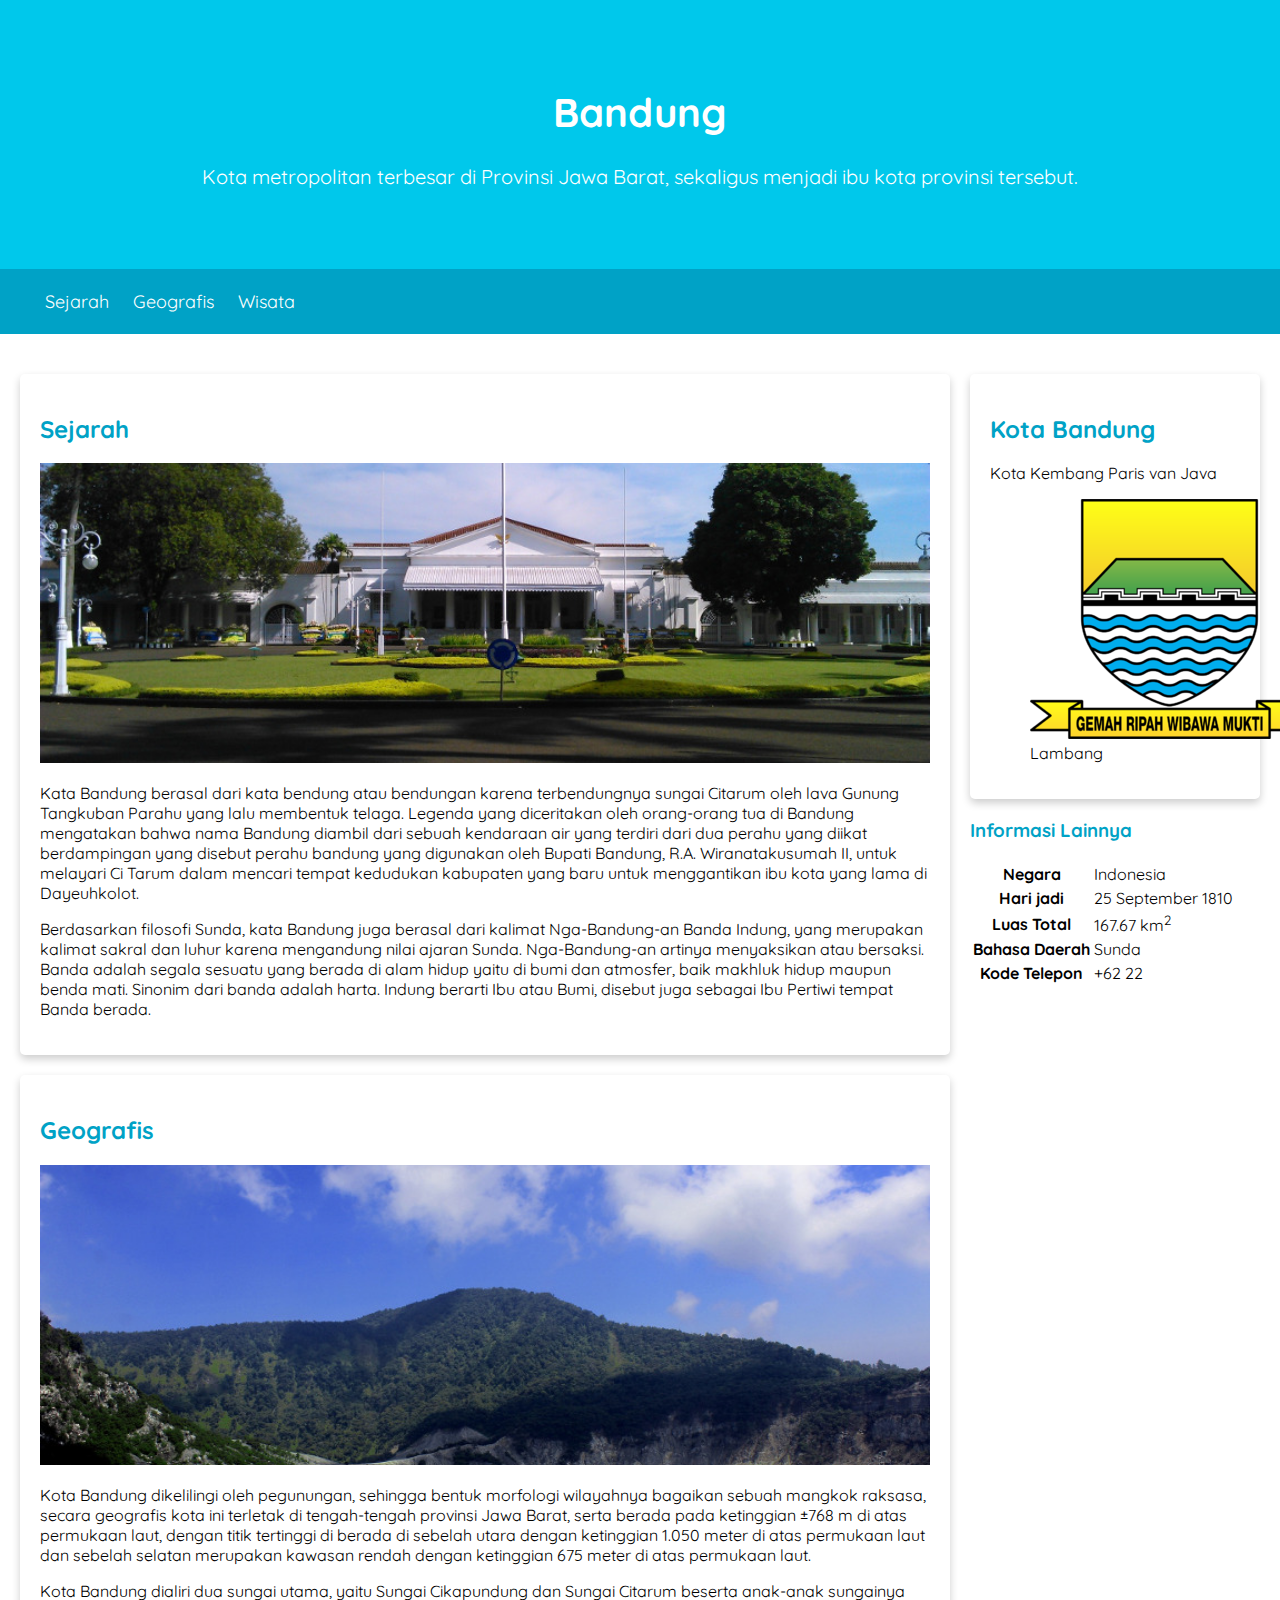
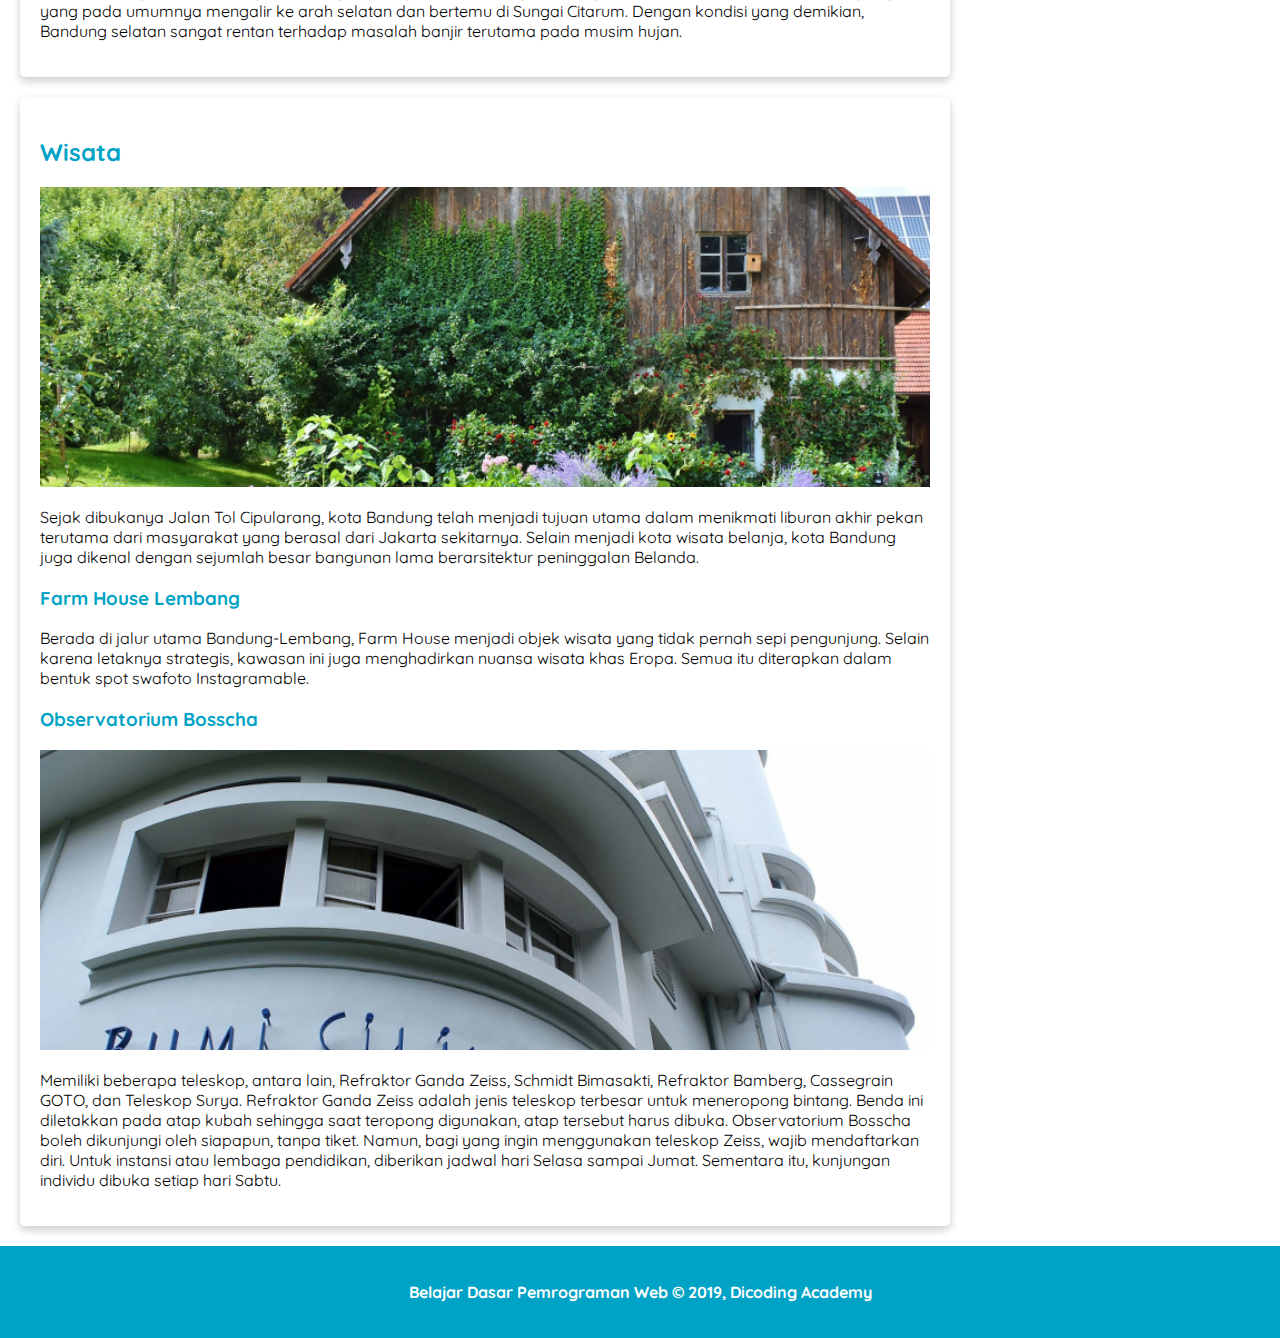
==== commit b828efb8: "viewport" ====
--- a/index.html
+++ b/index.html
@@ -2,6 +2,7 @@
 <html>
   <head>
     <title>Kota Bandung</title>
+    <meta name="viewport" content="width=device-width, initial-scale=1">
     <link rel="stylesheet" href="assets/styles/style.css" />
   </head>
   <body>
--- a/assets/styles/style.css
+++ b/assets/styles/style.css
@@ -2,6 +2,8 @@
 
 body {
   font-family: 'Quicksand', sans-serif;
+  margin: 0;
+  padding: 0;
 }
 
 h2, h3 {
@@ -73,3 +75,23 @@
   background-color: #00a2c6;
   padding: 5px;
 }
+
+main {
+  padding: 20px;
+  overflow: auto;
+}
+
+#content {
+  float: left;
+  width: 75%;
+}
+
+aside {
+  float: right;
+  width: 25%;
+  padding-left: 20px;
+}
+
+* {
+  box-sizing: border-box;
+}
